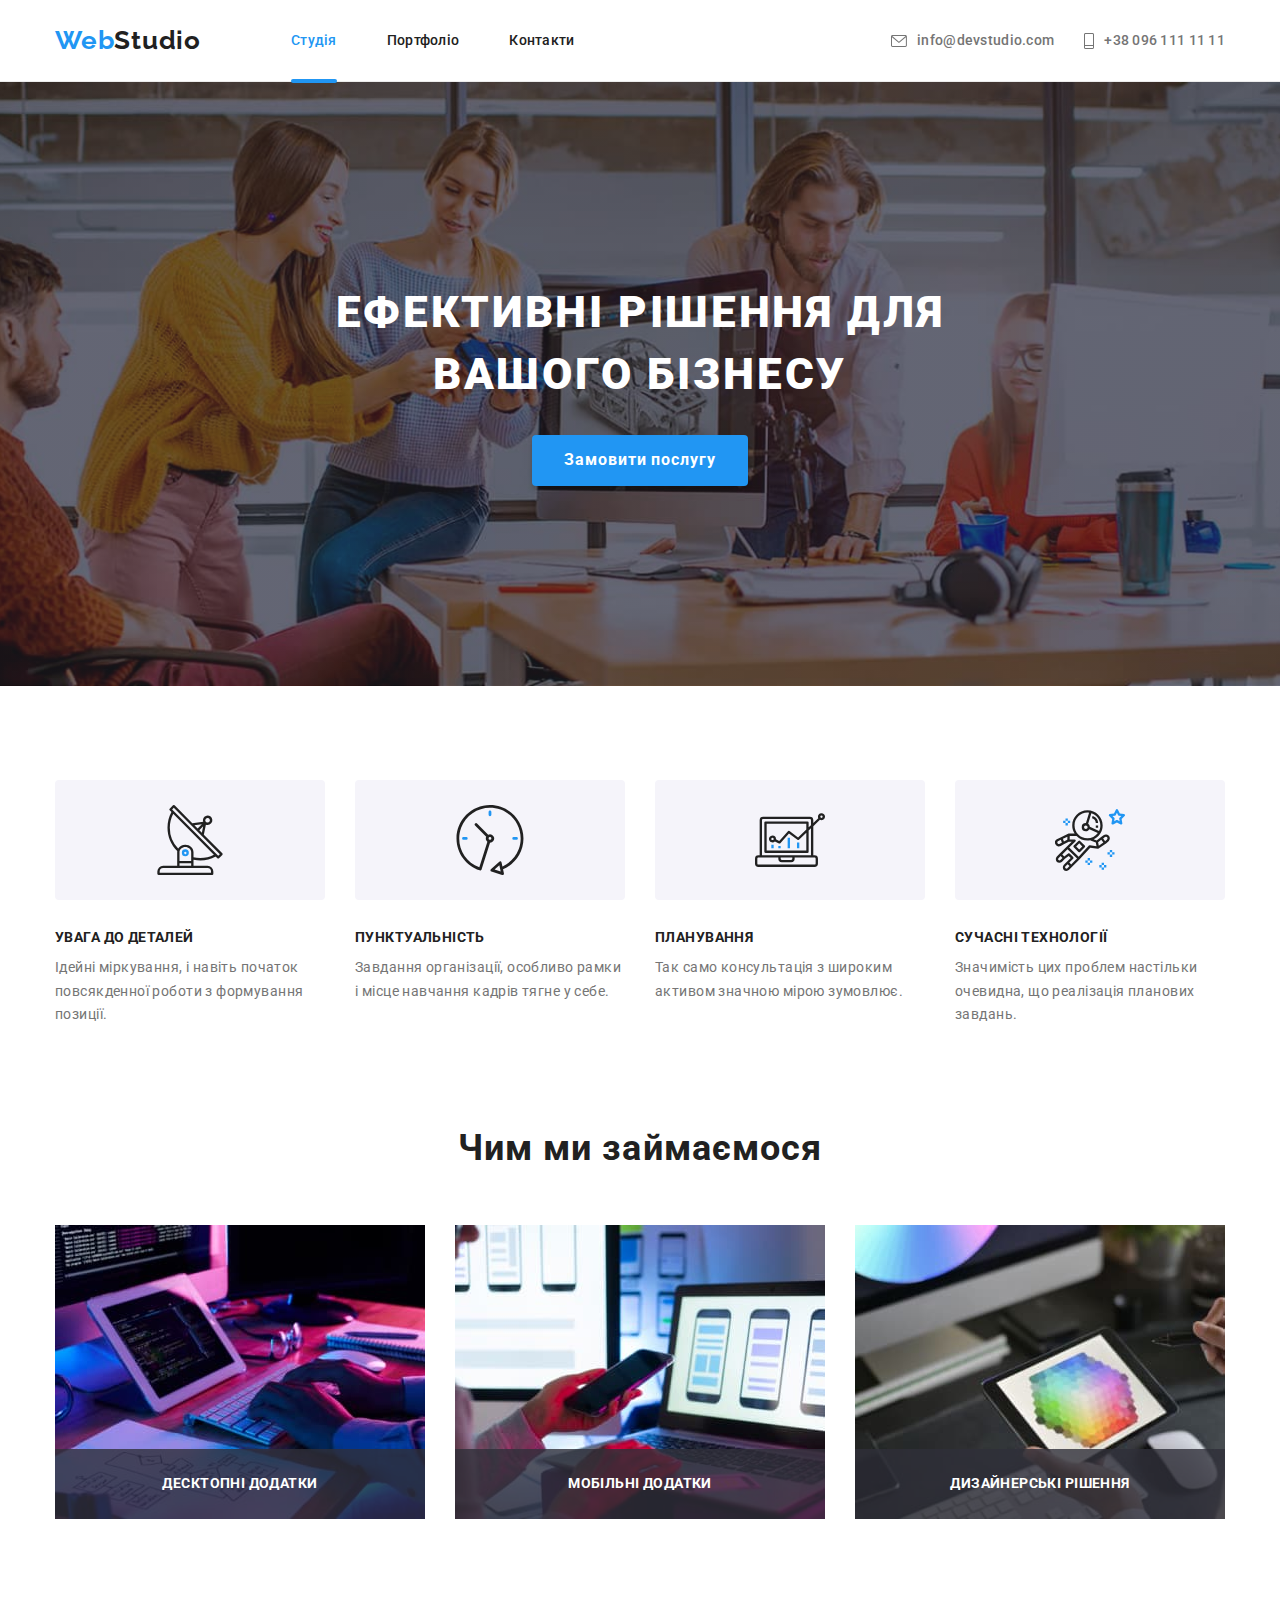
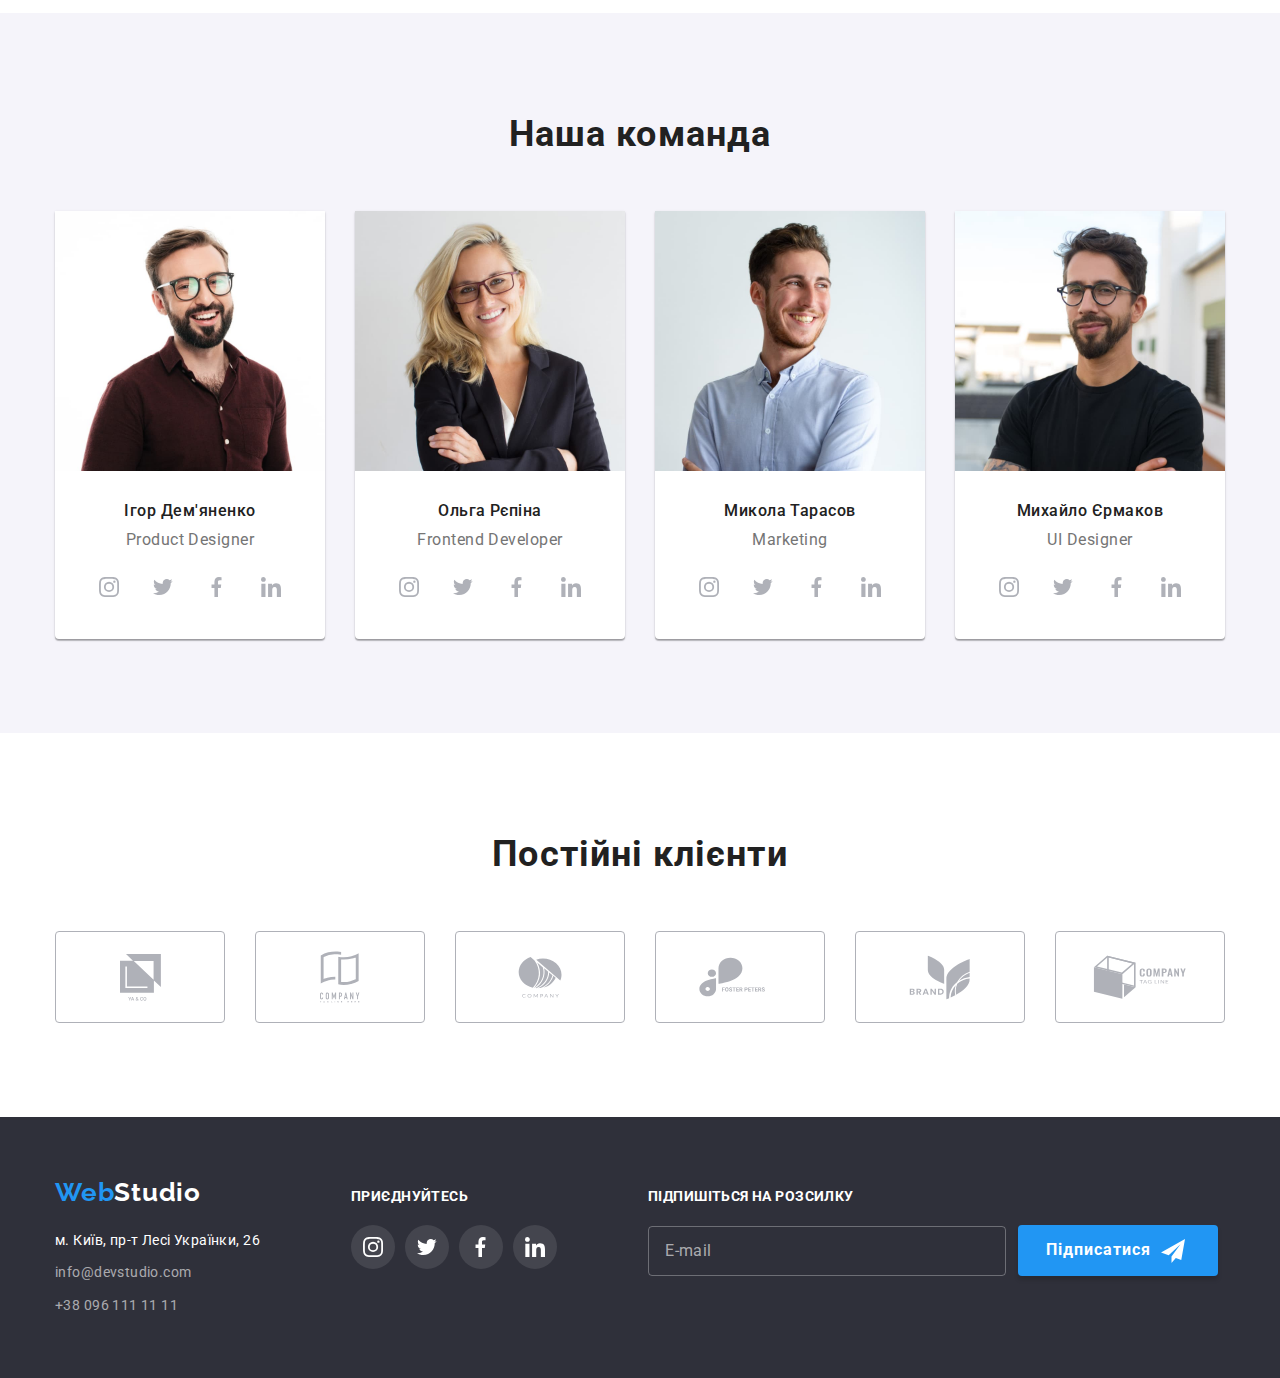
==== index.html @ 4a4bf0c8 "Add naming block classes according to the methodology" ====
<!DOCTYPE html>
<html lang="uk">
  <head>
    <meta charset="UTF-8" />
    <meta http-equiv="X-UA-Compatible" content="IE=edge" />
    <meta name="viewport" content="width=device-width, initial-scale=1.0" />
    <title>Document</title>
    <link
      href="https://fonts.googleapis.com/css2?family=Raleway:wght@700&family=Roboto:wght@400;500;700;900&display=swap"
      rel="stylesheet"
    />
    <link
      rel="stylesheet"
      href="https://cdnjs.cloudflare.com/ajax/libs/modern-normalize/1.1.0/modern-normalize.min.css"
    />
    <link rel="stylesheet" href="./css/slyles.css" />
  </head>
  <body>
    <!--Верхня лінія-->
    <header class="page-header">
      <div class="container header-container">
        <nav class="main-nav">
          <a href="./index.html" class="logo link"> <span class="logo-word">Web</span>Studio</a>
          <ul class="site-nav list">
            <li class="item"><a href="./index.html" class="link current">Студія</a></li>
            <li class="item"><a href="./portfolio.html" class="link">Портфоліо</a></li>
            <li class="item"><a href="" class="link">Контакти</a></li>
          </ul>
        </nav>
        <ul class="contacts list">
          <li class="item">
            <a href="mailto:info@devstudio.com" class="contacts-link link">
              <svg class="icon-contact" width="16" height="12">
                <use href="./images/icons.svg#icon-mail"></use>
              </svg>
              info@devstudio.com</a
            >
          </li>
          <li class="item">
            <a href="tel:+380961111111" class="contacts-link link">
              <svg class="icon-contact" width="10" height="16">
                <use href="./images/icons.svg#icon-phone"></use>
              </svg>
              +38 096 111 11 11
            </a>
          </li>
        </ul>
      </div>
    </header>

    <main>
      <!--Шапка-->
      <section class="section hero">
        <div class="container">
          <h1 class="title">Ефективні рішення для вашого бізнесу</h1>
          <button type="button" class="btn-hero" data-modal-open>Замовити послугу</button>
        </div>
      </section>
      <!--Особливості-->
      <section class="section feature-list">
        <div class="container">
          <h2 class="visually-hidden">Перелік особливостей компанії</h2>
          <ul class="feature list">
            <li class="item">
              <div class="icon-item">
                <svg class="icon" width="70" height="70">
                  <use href="./images/icons.svg#icon-antena"></use>
                </svg>
              </div>
              <h3 class="title">УВАГА ДО ДЕТАЛЕЙ</h3>
              <p class="description text">
                Ідейні міркування, і навіть початок повсякденної роботи з формування позиції.
              </p>
            </li>
            <li class="item">
              <div class="icon-item">
                <svg class="icon" width="70" height="70">
                  <use href="./images/icons.svg#icon-clock"></use>
                </svg>
              </div>
              <h3 class="title">ПУНКТУАЛЬНІСТЬ</h3>
              <p class="description text">
                Завдання організації, особливо рамки і місце навчання кадрів тягне у себе.
              </p>
            </li>
            <li class="item">
              <div class="icon-item">
                <svg class="icon" width="70" height="70">
                  <use href="./images/icons.svg#icon-diagram"></use>
                </svg>
              </div>
              <h3 class="title">ПЛАНУВАННЯ</h3>
              <p class="description text">
                Так само консультація з широким активом значною мірою зумовлює.
              </p>
            </li>
            <li class="item">
              <div class="icon-item">
                <svg class="icon" width="70" height="70">
                  <use href="./images/icons.svg#icon-astronaut"></use>
                </svg>
              </div>
              <h3 class="title">СУЧАСНІ ТЕХНОЛОГІЇ</h3>
              <p class="description text">
                Значимість цих проблем настільки очевидна, що реалізація планових завдань.
              </p>
            </li>
          </ul>
        </div>
      </section>
      <!--Діяльність-->
      <section class="section work">
        <div class="container">
          <h2 class="title work-team">Чим ми займаємося</h2>
          <ul class="list activity">
            <li class="item work-activity">
              <img
                class="picture"
                src="./images/box1.jpg"
                alt="Процес діяльності"
                width="370"
                height="294"
              />
              <div class="adds">
                <h3 class="title">Десктопні додатки</h3>
              </div>
            </li>
            <li class="item work-activity">
              <img
                class="picture"
                src="./images/box2.jpg"
                alt="Процес діяльності"
                width="370"
                height="294"
              />
              <div class="adds">
                <h3 class="title">Мобільні додатки</h3>
              </div>
            </li>
            <li class="item work-activity">
              <img
                class="picture"
                src="./images/box3.jpg"
                alt="Процес діяльності"
                width="370"
                height="294"
              />
              <div class="adds">
                <h3 class="title">Дизайнерські рішення</h3>
              </div>
            </li>
          </ul>
        </div>
      </section>
      <!--Команда-->
      <section class="section work-team-list">
        <div class="container">
          <h2 class="title work-team">Наша команда</h2>
          <ul class="team list">
            <li class="item">
              <img
                class="picture"
                src="./images/team_card.jpg"
                alt="Фотографія працівника"
                width="270"
                height="260"
              />
              <div class="person">
                <h3 class="title">Ігор Дем'яненко</h3>
                <p class="description profession">Product Designer</p>
                <ul class="list social-list">
                  <li class="social-item">
                    <a class="social-link" href="#">
                      <svg class="social-icon" width="20" height="20">
                        <use href="./images/icons.svg#icon-instagram"></use>
                      </svg>
                    </a>
                  </li>
                  <li class="social-item">
                    <a class="social-link" href="#">
                      <svg class="social-icon" width="20" height="20">
                        <use href="./images/icons.svg#icon-twitter"></use>
                      </svg>
                    </a>
                  </li>
                  <li class="social-item">
                    <a class="social-link" href="#">
                      <svg class="social-icon" width="20" height="20">
                        <use href="./images/icons.svg#icon-facebook"></use>
                      </svg>
                    </a>
                  </li>
                  <li class="social-item">
                    <a class="social-link" href="#">
                      <svg class="social-icon" width="20" height="20">
                        <use href="./images/icons.svg#icon-linkedin"></use>
                      </svg>
                    </a>
                  </li>
                </ul>
              </div>
            </li>
            <li class="item">
              <img
                class="picture"
                src="./images/team_card_1.jpg"
                alt="Фотографія працівника"
                width="270"
                height="260"
              />
              <div class="person">
                <h3 class="title second">Ольга Рєпіна</h3>
                <p class="description profession">Frontend Developer</p>
                <ul class="list social-list">
                  <li class="social-item">
                    <a class="social-link" href="#">
                      <svg class="social-icon" width="20" height="20">
                        <use href="./images/icons.svg#icon-instagram"></use>
                      </svg>
                    </a>
                  </li>
                  <li class="social-item">
                    <a class="social-link" href="#">
                      <svg class="social-icon" width="20" height="20">
                        <use href="./images/icons.svg#icon-twitter"></use>
                      </svg>
                    </a>
                  </li>
                  <li class="social-item">
                    <a class="social-link" href="#">
                      <svg class="social-icon" width="20" height="20">
                        <use href="./images/icons.svg#icon-facebook"></use>
                      </svg>
                    </a>
                  </li>
                  <li class="social-item">
                    <a class="social-link" href="#">
                      <svg class="social-icon" width="20" height="20">
                        <use href="./images/icons.svg#icon-linkedin"></use>
                      </svg>
                    </a>
                  </li>
                </ul>
              </div>
            </li>
            <li class="item">
              <img
                class="picture"
                src="./images/team_card_2.jpg"
                alt="Фотографія працівника"
                width="270"
                height="260"
              />
              <div class="person">
                <h3 class="title">Микола Тарасов</h3>
                <p class="description profession">Marketing</p>
                <ul class="list social-list">
                  <li class="social-item">
                    <a class="social-link" href="#">
                      <svg class="social-icon" width="20" height="20">
                        <use href="./images/icons.svg#icon-instagram"></use>
                      </svg>
                    </a>
                  </li>
                  <li class="social-item">
                    <a class="social-link" href="#">
                      <svg class="social-icon" width="20" height="20">
                        <use href="./images/icons.svg#icon-twitter"></use>
                      </svg>
                    </a>
                  </li>
                  <li class="social-item">
                    <a class="social-link" href="#">
                      <svg class="social-icon" width="20" height="20">
                        <use href="./images/icons.svg#icon-facebook"></use>
                      </svg>
                    </a>
                  </li>
                  <li class="social-item">
                    <a class="social-link" href="#">
                      <svg class="social-icon" width="20" height="20">
                        <use href="./images/icons.svg#icon-linkedin"></use>
                      </svg>
                    </a>
                  </li>
                </ul>
              </div>
            </li>
            <li class="item">
              <img
                class="picture"
                src="./images/team_card_3.jpg"
                alt="Фотографія працівника"
                width="270"
                height="260"
              />
              <div class="person">
                <h3 class="title">Михайло Єрмаков</h3>
                <p class="description profession">UI Designer</p>
                <ul class="list social-list">
                  <li class="social-item">
                    <a class="social-link" href="#">
                      <svg class="social-icon" width="20" height="20">
                        <use href="./images/icons.svg#icon-instagram"></use>
                      </svg>
                    </a>
                  </li>
                  <li class="social-item">
                    <a class="social-link" href="#">
                      <svg class="social-icon" width="20" height="20">
                        <use href="./images/icons.svg#icon-twitter"></use>
                      </svg>
                    </a>
                  </li>
                  <li class="social-item">
                    <a class="social-link" href="#">
                      <svg class="social-icon" width="20" height="20">
                        <use href="./images/icons.svg#icon-facebook"></use>
                      </svg>
                    </a>
                  </li>
                  <li class="social-item">
                    <a class="social-link" href="#">
                      <svg class="social-icon" width="20" height="20">
                        <use href="./images/icons.svg#icon-linkedin"></use>
                      </svg>
                    </a>
                  </li>
                </ul>
              </div>
            </li>
          </ul>
        </div>
      </section>
      <!-- Постійні клієнти -->
      <section class="section clients">
        <div class="container">
          <h1 class="title clients-title">Постійні клієнти</h1>
          <ul class="list clients-list">
            <li class="clients-item">
              <a class="client-link" href="#">
                <svg class="client-icon" width="41" height="47">
                  <use href="./images/icons.svg#icon-client-1"></use>
                </svg>
              </a>
            </li>
            <li class="clients-item">
              <a class="client-link" href="#">
                <svg class="client-icon" width="40" height="52">
                  <use href="./images/icons.svg#icon-client-2"></use>
                </svg>
              </a>
            </li>
            <li class="clients-item">
              <a class="client-link" href="#">
                <svg class="client-icon" width="44" height="42">
                  <use href="./images/icons.svg#icon-client-3"></use>
                </svg>
              </a>
            </li>
            <li class="clients-item">
              <a class="client-link" href="#">
                <svg class="client-icon" width="84" height="40">
                  <use href="./images/icons.svg#icon-Client-4"></use>
                </svg>
              </a>
            </li>
            <li class="clients-item">
              <a class="client-link" href="#">
                <svg class="client-icon" width="62" height="45">
                  <use href="./images/icons.svg#icon-Client-5"></use>
                </svg>
              </a>
            </li>
            <li class="clients-item">
              <a class="client-link" href="#">
                <svg class="client-icon" width="94" height="44">
                  <use href="./images/icons.svg#icon-Client-6"></use>
                </svg>
              </a>
            </li>
          </ul>
        </div>
      </section>
    </main>

    <footer class="footer-page">
      <!--Підвал-->
      <div class="container footer-link">
        <div>
          <a href="./index.html" class="logo-footer link">
            <span class="logo-word">Web</span>Studio</a
          >
          <address class="address">
            <ul class="list address-list">
              <li class="item">
                <a
                  href="https://goo.gl/maps/ZCksTwwwfhYWxnmJ6"
                  class="street link"
                  target="_blank"
                  rel="noopener noreferrer"
                  >м. Київ, пр-т Лесі Українки, 26</a
                >
              </li>
              <li class="item">
                <a href="mailto:info@devstudio.com" class="mail link">info@devstudio.com</a>
              </li>
              <li class="item">
                <a href="tel:+380961111111" class="phone link">+38 096 111 11 11</a>
              </li>
            </ul>
          </address>
        </div>
        <div class="social">
          <h2 class="title">Приєднуйтесь</h2>
          <ul class="list social-list-footer">
            <li class="social-item">
              <a class="social-link footer" href="#">
                <svg class="footer-icon" width="20" height="20">
                  <use href="./images/icons.svg#icon-instagram"></use>
                </svg>
              </a>
            </li>
            <li class="social-item">
              <a class="social-link footer" href="#">
                <svg class="footer-icon" width="20" height="20">
                  <use href="./images/icons.svg#icon-twitter"></use>
                </svg>
              </a>
            </li>
            <li class="social-item">
              <a class="social-link footer" href="#">
                <svg class="footer-icon" width="20" height="20">
                  <use href="./images/icons.svg#icon-facebook"></use>
                </svg>
              </a>
            </li>
            <li class="social-item">
              <a class="social-link footer" href="#">
                <svg class="footer-icon" width="20" height="20">
                  <use href="./images/icons.svg#icon-linkedin"></use>
                </svg>
              </a>
            </li>
          </ul>
        </div>
        <div class="mailing-group">
          <h2 class="title">Підпишіться на розсилку</h2>
          <form class="mailing-form" name="mailing-form">
            <label class="mailing-field">
              <input class="mailing-input" type="text" name="mailing-form" placeholder="E-mail" />
            </label>
            <button class="mailing-btn">
              Підписатися
              <svg class="mailing-icon" width="24" height="24">
                <use href="./images/icons-2.svg#icon-send"></use>
              </svg>
            </button>
          </form>
        </div>
      </div>
    </footer>

    <!--Backdrop+Modal -->
    <div class="backdrop is-hidden" data-modal>
      <div class="modal">
        <button class="modal-btn" data-modal-close>
          <svg class="modal-icon" width="11" height="11">
            <use href="./images/icon-close.svg#icon-Vector-1"></use>
          </svg>
        </button>
        <form class="registration-form" name="registration-form">
          <strong class="form-title">Залиште свої дані, ми вам передзвонимо</strong>
          <div class="form-group" role="group">
            <label class="form-field">
              <span class="form-label">Ім`я</span>
              <input class="form-input" type="text" name="user-name" required minlength="3" />
              <svg class="form-icon" width="18" height="18">
                <use href="./images/icons-2.svg#icon-person"></use>
              </svg>
            </label>
            <label class="form-field">
              <span class="form-label">Телефон</span>
              <input class="form-input" type="text" name="user-phone" required />
              <svg class="form-icon" width="18" height="18">
                <use href="./images/icons-2.svg#icon-phone"></use>
              </svg>
            </label>
            <label class="form-field">
              <span class="form-label">Пошта</span>
              <input class="form-input" type="text" name="user-mail" required />
              <svg class="form-icon" width="18" height="18">
                <use href="./images/icons-2.svg#icon-mail"></use>
              </svg>
            </label>
            <label>
              <span class="form-label">Коментар</span>
              <textarea
                class="form-message"
                name="user-comment"
                cols="30"
                rows="5"
                placeholder="Введіть текст"
              ></textarea>
            </label>
          </div>
          <label class="form-agreement">
            <input class="form-checkbox" type="checkbox" name="user-agreement" />
            <svg class="form-checkbox-icon" width="16" height="15">
              <use class="form-icon-checked" href="./images/icons-2.svg#icon-checked"></use>
              <use
                class="form-icon-unchecked"
                href="./images/icons-2.svg#icon-unchecked"
                width="16"
                height="15"
              ></use>
            </svg>
            <span class="form-agreement-text"
              >Погоджуюся з розсилкою та приймаю
              <a class="form-agreement-link" href="">Умови договору</a></span
            >
          </label>
          <button class="form-btn" type="submit">Відправити</button>
        </form>
      </div>
    </div>
    <script src="./js/modals.js"></script>
  </body>
</html>
---- css/slyles.css ----
/*колір основного тексту #212121*/
/*вторинний колір #757575*/
/*білий #FFFFFF*/
/*акцент #2196F3*/
/*вторинний колір фону #F5F4FA,#2F303A, 
#EEEEEE*/

:root {
  --primary-text-color: #757575;
  --title-text-color: #212121;
  --accent-color: #2196f3;
  --primary-white-color: #ffffff;
  --primary-bg-color: #2f303a;
  --section-bg-color: #f5f4fa;
  --section-bg2-color: #eeeeee;
  --footer-title-color: #ffffff99;
  --icon-color: #afb1b8;
  --bg-color-hero: #c4c4c4;
  --border-color: #ececec;
  --btn-color: #188ce8;
  --time: 250ms;
  --timing-function: cubic-bezier(0.4, 0, 0.2, 1);
}

body {
  background-color: var(--primary-white-color);
  color: var(--primary-text-color);
  font-family: Roboto, sans-serif;
}

.list {
  list-style: none;
  padding: 0;
  margin: 0;
}

.link {
  text-decoration: none;
}

.picture {
  display: block;
}

.title,
.description {
  margin: 0;
}

input,
textarea {
  outline: transparent;
}

.section {
  padding: 94px 0;
}

.visually-hidden {
  position: absolute;
  width: 1px;
  height: 1px;
  margin: -1px;
  border: 0;
  padding: 0;

  white-space: nowrap;
  clip-path: inset(100%);
  clip: rect(0 0 0 0);
  overflow: hidden;
}

.container {
  width: 1200px;
  padding: 0 15px;
  margin: 0 auto;
  /* outline: 2px solid blue; */
}

/* Logo */

.header-container {
  display: flex;
  align-items: center;
}

.logo {
  color: var(--title-text-color);
  font-family: Raleway, sans-serif;
  font-weight: 700;
  font-size: 26px;
  line-height: 1.2;
  padding: 25px 0;
  letter-spacing: 0.03em;
}

.logo-word {
  color: var(--accent-color);
}

/* Site-nav */

.page-header {
  border-bottom: 1px solid var(--border-color);
}

.main-nav {
  display: flex;
  align-items: center;
}

.site-nav {
  display: flex;
  margin-left: 90px;
}

.site-nav .item + .item {
  margin-left: 50px;
}
.site-nav .link {
  position: relative;
  display: block;
  padding: 32px 0;
  color: var(--title-text-color);
  font-weight: 500;
  font-size: 14px;
  line-height: 1.14;
  letter-spacing: 0.02em;

  transition: color var(--time) var(--timing-function);
}

.site-nav .link::after {
  content: '';

  position: absolute;
  bottom: -2px;
  left: 0;

  display: block;
  width: 100%;
  height: 4px;
  background-color: var(--accent-color);
  border-radius: 2px;
  opacity: 1;
}

.site-nav .link.current::after {
  opacity: 1;
}

.site-nav .link::after {
  opacity: 0;
  transition: opacity var(--time) var(--timing-function);
}

.site-nav .link:hover::after,
.site-nav .link:focus::after {
  opacity: 1;
}

.site-nav .link:hover,
.site-nav .link:focus {
  color: var(--accent-color);
}

.site-nav .link.current {
  color: var(--accent-color);
}

/* Contacts */

.contacts {
  display: flex;
  margin-left: auto;
  font-weight: 500;
  font-size: 14px;
  line-height: 1.14;
  letter-spacing: 0.02em;
}

.contacts .item + .item {
  margin-left: 30px;
}

.contacts-link {
  display: flex;
  justify-content: center;
  align-items: center;
  gap: 10px;
  padding: 32px 0;
  color: var(--primary-text-color);

  transition: color var(--time) var(--timing-function);
}

.icon-contact {
  fill: currentColor;
  transition: fill var(--time) var(--timing-function);
}

.contacts-link:hover,
.contacts-link:focus {
  color: var(--accent-color);
  fill: var(--accent-color);
}

/* Hero */

.hero {
  max-width: 1600px;
  margin-left: auto;
  margin-right: auto;
  text-align: center;
  background-color: var(--bg-color-hero);
  padding: 200px 0;
  background-image: linear-gradient(to right, rgba(47, 48, 58, 0.4), rgba(47, 48, 58, 0.4)),
    url(../images/hero.jpg);
  background-repeat: no-repeat;
  background-position: center;
  background-size: cover;
}

.hero .title {
  width: 696px;
  margin: auto;
  color: var(--primary-white-color);
  font-weight: 900;
  font-size: 44px;
  line-height: 1.4;
  letter-spacing: 0.06em;
  text-transform: uppercase;
}

.btn-hero {
  color: var(--primary-white-color);
  background-color: var(--accent-color);
  font-weight: 700;
  font-size: 16px;
  line-height: 1.9;
  border: none;
  letter-spacing: 0.06em;
  border-radius: 4px;
  padding: 10px 32px;
  margin-top: 30px;
  box-shadow: 0px 4px 4px rgba(0, 0, 0, 0.15);
  cursor: pointer;

  transition: background-color var(--time) var(--timing-function);
}

.btn-hero:hover,
.btn.hero:focus {
  background-color: #188ce8;
}

/* Feature */

.feature-list .title {
  margin-top: 0;
  margin-bottom: 10px;
  color: var(--title-text-color);
  font-weight: 700;
  font-size: 14px;
  line-height: 1.14;
  letter-spacing: 0.03em;
}

.feature-list .text {
  font-weight: 400;
  font-size: 14px;
  line-height: 1.7;
  letter-spacing: 0.03em;
}

.feature {
  display: flex;
  flex-wrap: wrap;
}

.feature .item {
  width: 270px;
}

.feature .item + .item {
  margin-left: 30px;
}

.icon-item {
  display: flex;
  justify-content: center;
  align-items: center;
  width: 270px;
  height: 120px;
  background-color: var(--section-bg-color);
  margin-bottom: 30px;
  border-radius: 4px;
}

/* Work */

.work-team,
.clients-title {
  margin-bottom: 50px;
  color: var(--title-text-color);
  font-weight: 700;
  font-size: 36px;
  line-height: 1.5;
  text-align: center;
  letter-spacing: 0.03em;
}

.work-activity {
  position: relative;
}

.adds {
  position: absolute;
  left: 0;
  bottom: 0;

  width: 100%;
  height: 70px;
  display: flex;
  justify-content: center;
  align-items: center;
  background-color: rgba(47, 48, 58, 0.8);
}

.adds .title {
  font-size: 14px;
  line-height: 1.14;
  letter-spacing: 0.03em;
  text-transform: uppercase;
  color: var(--primary-white-color);
}

.activity,
.team {
  display: flex;
}

.activity .item + .item,
.team .item + .item {
  margin-left: 30px;
}

.work {
  padding-top: 0;
}

.work .item + .item {
  margin-left: 30px;
}

/* Team */

.work-team-list {
  background-color: var(--section-bg-color);
}

.team .item {
  box-shadow: 0px 1px 3px rgba(0, 0, 0, 0.12), 0px 1px 1px rgba(0, 0, 0, 0.14),
    0px 2px 1px rgba(0, 0, 0, 0.2);
  border-radius: 0px 0px 4px 4px;
  background-color: var(--primary-white-color);
}

.team .title {
  margin-bottom: 10px;
  color: var(--title-text-color);
  font-weight: 500;
  font-size: 16px;
  line-height: 1.2;
  letter-spacing: 0.03em;
}

.person {
  text-align: center;
  padding: 30px 0;
}

.profession {
  font-weight: 400;
  font-size: 16px;
  line-height: 1.2;
  letter-spacing: 0.03em;
}

.social-list {
  display: flex;
  flex-wrap: wrap;
  align-items: center;
  justify-content: center;
  gap: 10px;
  margin-top: 16px;
}

.social-link {
  display: flex;
  align-items: center;
  justify-content: center;
  width: 100%;
  height: 100%;
  fill: var(--icon-color);
  border-radius: 50%;

  transition: background-color var(--time) var(--timing-function),
    fill var(--time) var(--timing-function);
}

.social-item {
  width: 44px;
  height: 44px;
}

.social-link:hover,
.social-link:focus {
  fill: var(--primary-white-color);
  background-color: var(--accent-color);
}

/* Clients */

.clients-list {
  display: flex;
}

.client-icon {
  fill: var(--icon-color);

  transition: fill var(--time) var(--timing-function);
}

.client-link:hover .client-icon,
.client-link:focus .client-icon {
  fill: var(--accent-color);
}

.client-link {
  width: 170px;
  height: 92px;
  display: flex;
  justify-content: center;
  align-items: center;

  border: 1px solid var(--icon-color);
  border-radius: 4px;

  transition: border var(--time) var(--timing-function);
}

.client-link:hover,
.client-link:focus {
  border: 1px solid var(--accent-color);
}

.clients-item:not(:last-child) {
  margin-right: 30px;
}

/* Portfolio-nav */
.portfolio {
  display: flex;
  flex-wrap: wrap;
  justify-content: center;
  margin-bottom: 50px;
}

.portfolio .item + .item {
  margin-left: 8px;
}

/* Project */
.projects {
  display: flex;
  flex-wrap: wrap;
}

.project {
  width: 370px;
  margin-right: 30px;
  margin-bottom: 30px;
}

.overlay {
  position: relative;
  overflow: hidden;
}

.overlay-description > p {
  font-size: 18px;
  line-height: 1.5;
  letter-spacing: 0.03em;
  color: var(--primary-white-color);
  padding: 63px 24px;
  margin: 0;
}

.overlay-description {
  position: absolute;
  top: 0;
  left: 0;

  width: 100%;
  height: 100%;

  background-color: rgba(33, 150, 243, 0.9);

  transform: translateY(100%);
  transition: transform var(--time) var(--timing-function);
}

.project .link:hover .overlay-description {
  transform: translateY(0);
}

.project .link {
  display: block;
  transition: box-shadow var(--time) var(--timing-function);
}

.project .link:hover {
  box-shadow: 0px 1px 1px rgba(0, 0, 0, 0.12), 0px 4px 4px rgba(0, 0, 0, 0.06),
    1px 4px 6px rgba(0, 0, 0, 0.16);
}

.project:nth-child(3n) {
  margin-right: 0;
}

.project:nth-last-child(-n + 3) {
  margin-bottom: 0;
}

.project .title {
  color: var(--title-text-color);
  font-weight: 700;
  font-size: 18px;
  line-height: 2;
  margin-bottom: 4px;
  letter-spacing: 0.06em;
}

.filter {
  color: var(--primary-text-color);
  font-weight: 400;
  font-size: 16px;
  line-height: 1.9;
  letter-spacing: 0.03em;
}

.prj-name {
  border: 1px solid var(--section-bg2-color);
  border-top: none;
  padding: 20px 24px;
}

/* Button */

.btn {
  padding: 6px 22px;
  color: var(--title-text-color);
  background-color: var(--section-bg-color);
  font-family: inherit;
  font-weight: 500;
  font-size: 16px;
  line-height: 1.6;
  letter-spacing: 0.03em;
  text-decoration: none;
  border: none;
  cursor: pointer;
  border-radius: 4px;
  text-align: center;

  transition: color var(--time) var(--timing-function),
    background-color var(--time) var(--timing-function),
    box-shadow var(--time) var(--timing-function);
}

.portfolio .btn:hover,
.portfolio .btn:focus {
  color: var(--primary-white-color);
  background-color: var(--accent-color);
  box-shadow: 0px 3px 1px rgba(0, 0, 0, 0.1), 0px 1px 2px rgba(0, 0, 0, 0.08),
    0px 2px 2px rgba(0, 0, 0, 0.12);
}

.btn.primary.current {
  color: var(--primary-white-color);
  background-color: var(--accent-color);
  border-radius: 4px;
  padding: 6px 25px;
}

/* Footer */

.footer-page {
  background-color: var(--primary-bg-color);
  padding-top: 60px;
  padding-bottom: 60px;
}

.footer-link {
  display: flex;
  align-items: baseline;
  gap: 91px;
}

.address-list .item {
  margin-top: 9px;
}

.address-list .item:first-child {
  margin-top: 0;
}

.logo-footer {
  color: var(--primary-white-color);
  font-family: Raleway, sans-serif;
  font-weight: 700;
  font-size: 26px;
  line-height: 1.2;
  letter-spacing: 0.03em;
  text-decoration: none;
}

.address {
  margin-top: 20px;
}

.street {
  color: var(--primary-white-color);
}

.mail,
.phone {
  color: var(--footer-title-color);
}

.address-list .link {
  font-size: 14px;
  line-height: 1.7;
  font-style: normal;
  letter-spacing: 0.03em;

  transition: color var(--time) var(--timing-function);
}

.address-list .link:hover,
.address-list .link:focus {
  color: var(--accent-color);
}

.social .title,
.mailing-group .title {
  font-size: 14px;
  line-height: 1.14;
  letter-spacing: 0.03em;
  text-transform: uppercase;
  color: var(--primary-white-color);
  margin-bottom: 20px;
}

.mailing-form {
  display: flex;
  align-items: center;
}

.mailing-field {
  margin-right: 12px;
}

.mailing-input {
  width: 358px;
  height: 50px;

  padding-left: 16px;
  padding-right: 16px;

  border: 1px solid rgba(255, 255, 255, 0.3);
  border-radius: 4px;
  background-color: transparent;
}

.mailing-input::placeholder {
  font-size: 16px;
  line-height: 1.25;
  letter-spacing: 0.03em;
  color: rgba(255, 255, 255, 0.6);
}

.mailing-icon {
  margin-left: 10px;
}

.mailing-btn {
  display: inline-flex;
  align-items: center;
  min-width: 200px;
  padding: 10px 28px;

  font-weight: 700;
  font-size: 16px;
  line-height: 1.9;
  letter-spacing: 0.06em;
  background-color: var(--accent-color);
  color: var(--primary-white-color);
  box-shadow: 0px 4px 4px rgba(0, 0, 0, 0.15);
  border-radius: 4px;
  border: none;
  cursor: pointer;
}

.footer {
  display: flex;
  flex-wrap: wrap;
  align-items: center;
  justify-content: center;
  width: 100%;
  height: 100%;
  background-color: rgba(255, 255, 255, 0.1);
  fill: var(--primary-white-color);
  border-radius: 50%;
}

.footer-icon {
  fill: var(--primary-white-color);
}

.social-list-footer {
  display: flex;
  flex-wrap: wrap;
  gap: 10px;
}

/* Backdrop+Modal  */
.backdrop {
  position: fixed;
  top: 0;
  left: 0;

  width: 100%;
  height: 100%;
  background-color: rgba(0, 0, 0, 0.2);
  z-index: 10;

  opacity: 1;
  pointer-events: initial;
  visibility: visible;
}

.backdrop.is-hidden {
  opacity: 0;
  pointer-events: none;
  visibility: hidden;
}

.modal {
  position: absolute;
  top: 50%;
  left: 50%;

  transform: translate(-50%, -50%) scale(1);
  width: 528px;
  min-height: 581px;

  padding: 40px 40px;
  background-color: var(--primary-white-color);
  box-shadow: 0px 1px 3px rgba(0, 0, 0, 0.12), 0px 1px 1px rgba(0, 0, 0, 0.14),
    0px 2px 1px rgba(0, 0, 0, 0.2);
  border-radius: 4px;

  opacity: 1;

  transition: transform var(--time) var(--timing-function);
}

.backdrop.is-hidden .modal {
  opacity: 0;
  transform: translate(-50%, -50%) scale(0, 5);
}

.modal-btn {
  position: absolute;
  top: 10px;
  right: 10px;

  width: 30px;
  height: 30px;

  cursor: pointer;
  border-radius: 50%;
  background-color: var(--primary-white-color);
  border: 1px solid var(--border-color);
}

.modal.icon {
  cursor: pointer;

  transition: fill var(--time) var(--timing-function);
}
.modal-btn:hover .modal-icon {
  fill: var(--accent-color);
}

.form-title {
  display: block;
  margin-bottom: 12px;
  font-size: 20px;
  line-height: 1.15;
  text-align: center;
  letter-spacing: 0.03em;
  color: var(--title-text-color);
}

.form-group {
  margin-bottom: 20px;
}

.form-field {
  position: relative;
  display: block;
}

.form-field:not(:last-child) {
  margin-bottom: 10px;
}

.form-label {
  display: block;
  margin-bottom: 4px;
  font-weight: 400;
  font-size: 12px;
  line-height: 1.15;
  letter-spacing: 0.01em;
  color: var(--primary-text-color);
}

.form-input {
  width: 100%;
  height: 40px;
  padding-left: 42px;
  padding-right: 42px;

  border: 1px solid rgba(33, 33, 33, 0.2);
  border-radius: 4px;
  cursor: pointer;

  transition: border var(--time) var(--timing-function);
}

.form-icon {
  transition: fill var(--time) var(--timing-function);
}

.form-input:focus,
.form-message:focus {
  border: 1px solid var(--accent-color);
}

.form-input:focus + .form-icon {
  fill: var(--accent-color);
}

.form-icon {
  position: absolute;
  bottom: 11px;
  left: 12px;
}

.form-message {
  width: 100%;
  height: 120px;
  padding: 12px 16px;

  font-size: 12px;
  line-height: 1.2;
  letter-spacing: 0.01em;

  border: 1px solid rgba(33, 33, 33, 0.2);
  border-radius: 4px;
  resize: none;

  transition: border var(--time) var(--timing-function);
}

.form-message::placeholder {
  font-size: 12px;
  line-height: 1.2;
  letter-spacing: 0.01em;

  color: rgba(117, 117, 117, 0.5);
}

.form-agreement {
  display: flex;
  align-items: center;
  justify-content: center;
  gap: 7px;
  margin-bottom: 30px;
}

.form-agreement-text {
  display: block;
  text-align: center;
  font-size: 14px;
  line-height: 1.7;
  letter-spacing: 0.03em;
  color: var(--primary-text-color);
  user-select: none;
}

.form-agreement-link {
  font-size: 14px;
  line-height: 1.7;
  letter-spacing: 0.03em;
  color: var(--accent-color);
  text-decoration: underline;
  text-underline-position: under;
}

.form-checkbox {
  position: absolute;
  opacity: 0;
  transform: scale(0);
}

.form-icon-unchecked {
  transition: opacity var(--time) var(--timing-function);
}
.form-checkbox:checked + .form-checkbox-icon .form-icon-unchecked {
  opacity: 0;
}

.form-icon-checked {
  opacity: 0;

  transition: opacity var(--time) var(--timing-function);
}

.form-checkbox:checked + .form-checkbox-icon .form-icon-checked {
  opacity: 1;
}

.form-btn {
  display: block;
  min-width: 200px;
  margin-left: auto;
  margin-right: auto;
  padding: 10px 52px;

  font-weight: 700;
  font-size: 16px;
  line-height: 1.9;
  letter-spacing: 0.06em;
  color: var(--primary-white-color);
  background: #188ce8;
  box-shadow: 0px 4px 4px rgba(0, 0, 0, 0.15);
  border-radius: 4px;
  border: none;
  cursor: pointer;
}
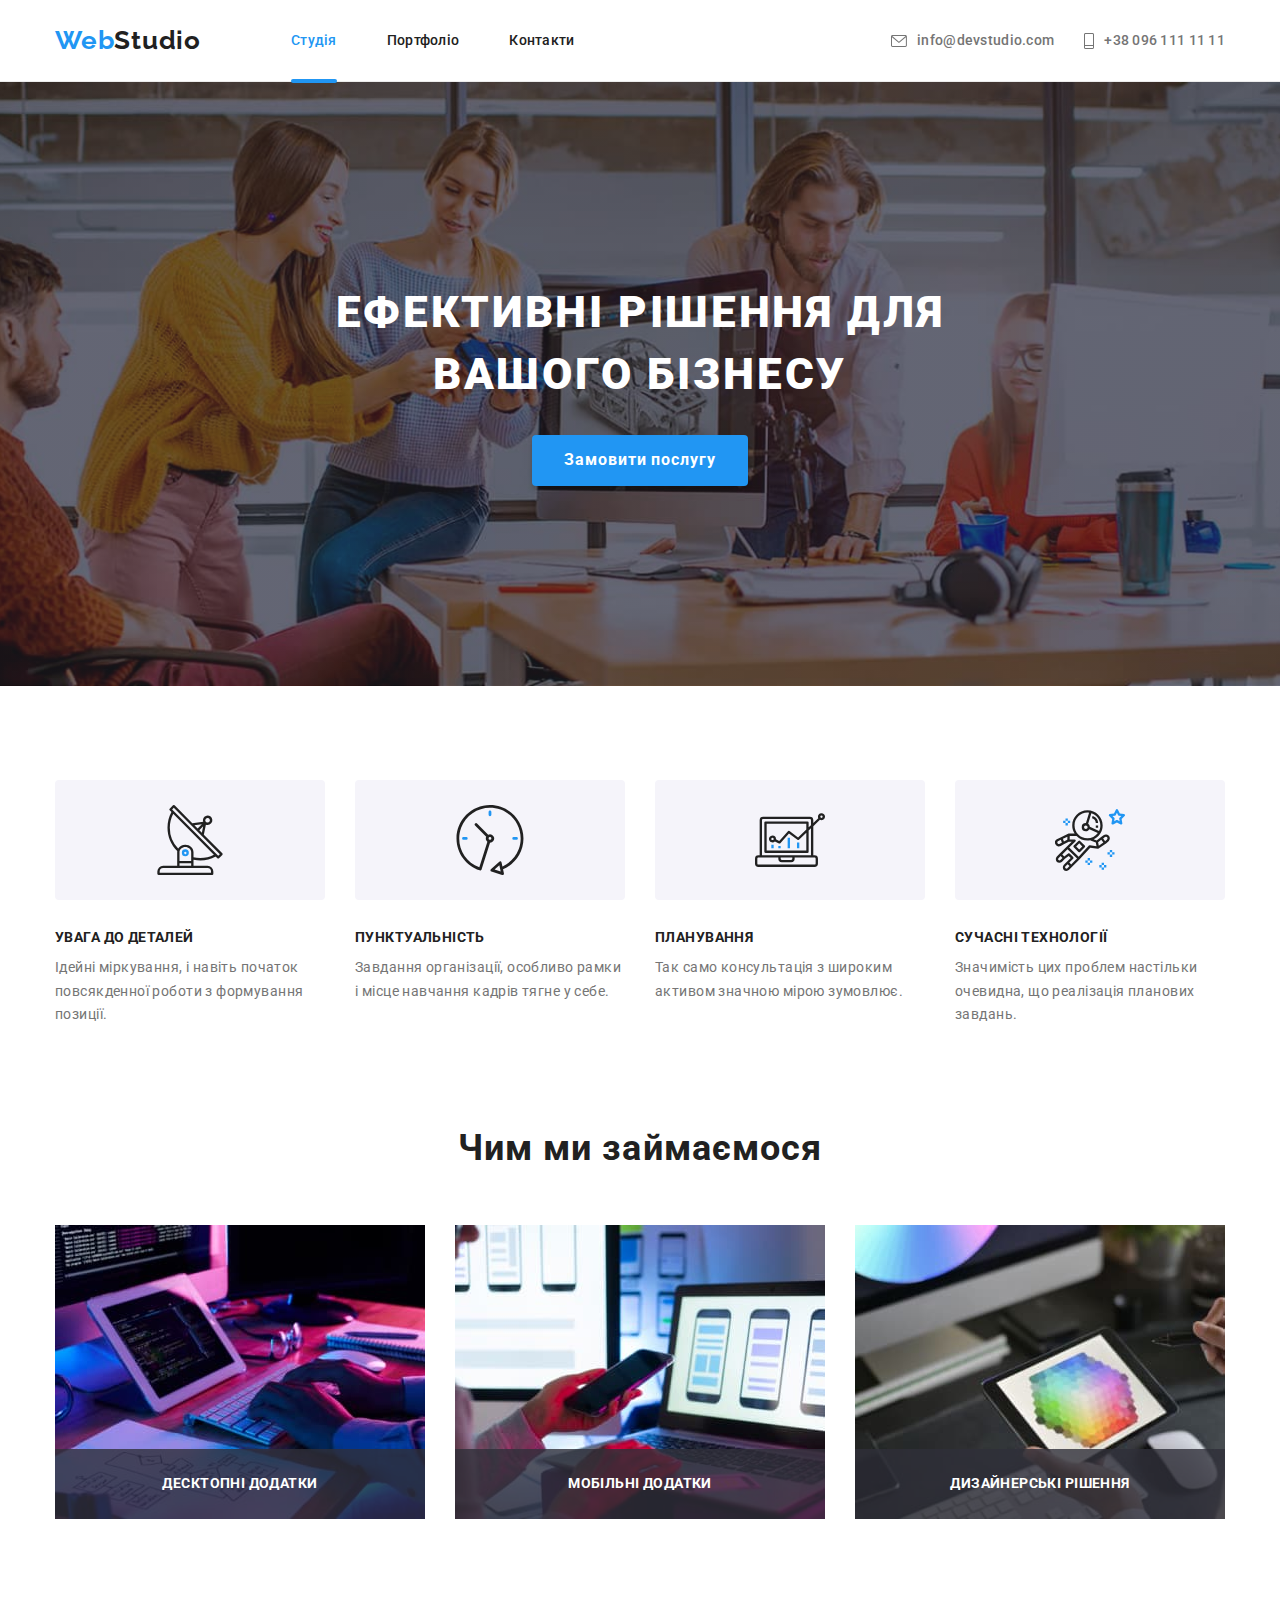
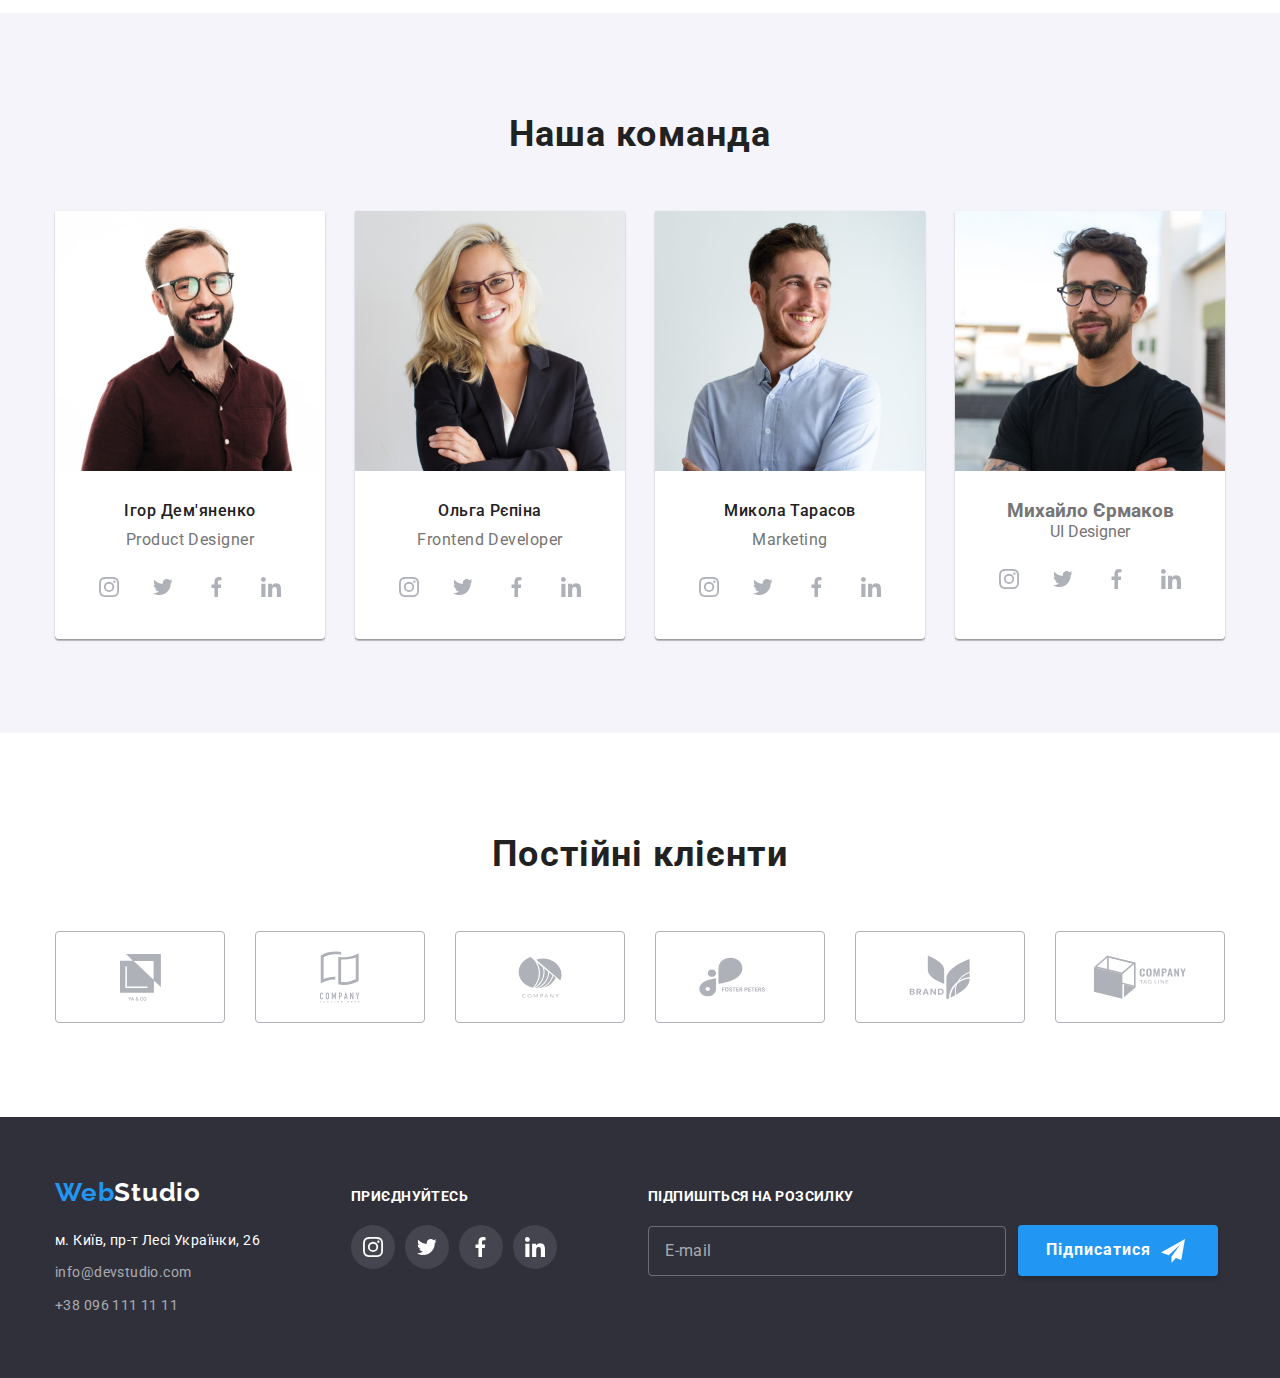
==== commit db68f59b: "Add edits" ====
--- a/index.html
+++ b/index.html
@@ -17,28 +17,30 @@
   </head>
   <body>
     <!--Верхня лінія-->
-    <header class="page-header">
-      <div class="container header-container">
-        <nav class="main-nav">
-          <a href="./index.html" class="logo link"> <span class="logo-word">Web</span>Studio</a>
-          <ul class="site-nav list">
-            <li class="item"><a href="./index.html" class="link current">Студія</a></li>
-            <li class="item"><a href="./portfolio.html" class="link">Портфоліо</a></li>
-            <li class="item"><a href="" class="link">Контакти</a></li>
+    <header class="header">
+      <div class="header__container container">
+        <a class="logo" href="./index.html">Web<span class="logo__dark">Studio</span></a>
+        <nav class="nav">
+          <ul class="nav__list">
+            <li class="nav__item">
+              <a class="nav__link nav__link--current" href="./index.html">Студія</a>
+            </li>
+            <li class="nav__item"><a class="nav__link" href="./portfolio.html">Портфоліо</a></li>
+            <li class="nav__item"><a class="nav__link" href="">Контакти</a></li>
           </ul>
         </nav>
-        <ul class="contacts list">
-          <li class="item">
-            <a href="mailto:info@devstudio.com" class="contacts-link link">
-              <svg class="icon-contact" width="16" height="12">
+        <ul class="contacts__list">
+          <li class="contacts__item">
+            <a href="mailto:info@devstudio.com" class="contacts__link">
+              <svg class="contacts__icon" width="16" height="12">
                 <use href="./images/icons.svg#icon-mail"></use>
               </svg>
               info@devstudio.com</a
             >
           </li>
-          <li class="item">
-            <a href="tel:+380961111111" class="contacts-link link">
-              <svg class="icon-contact" width="10" height="16">
+          <li class="contacts__item">
+            <a href="tel:+380961111111" class="contacts__link">
+              <svg class="contacts__icon" width="10" height="16">
                 <use href="./images/icons.svg#icon-phone"></use>
               </svg>
               +38 096 111 11 11
@@ -50,58 +52,58 @@
 
     <main>
       <!--Шапка-->
-      <section class="section hero">
+      <section class="hero">
         <div class="container">
-          <h1 class="title">Ефективні рішення для вашого бізнесу</h1>
-          <button type="button" class="btn-hero" data-modal-open>Замовити послугу</button>
+          <h1 class="hero__title">Ефективні рішення для вашого бізнесу</h1>
+          <button class="hero__btn" type="button" data-modal-open>Замовити послугу</button>
         </div>
       </section>
       <!--Особливості-->
-      <section class="section feature-list">
+      <section class="feature section">
         <div class="container">
           <h2 class="visually-hidden">Перелік особливостей компанії</h2>
-          <ul class="feature list">
-            <li class="item">
-              <div class="icon-item">
-                <svg class="icon" width="70" height="70">
+          <ul class="feature__list">
+            <li class="feature__item">
+              <div class="feature__thumb">
+                <svg class="feature__icon" width="70" height="70">
                   <use href="./images/icons.svg#icon-antena"></use>
                 </svg>
               </div>
-              <h3 class="title">УВАГА ДО ДЕТАЛЕЙ</h3>
-              <p class="description text">
+              <h3 class="feature__title">УВАГА ДО ДЕТАЛЕЙ</h3>
+              <p class="feature__text">
                 Ідейні міркування, і навіть початок повсякденної роботи з формування позиції.
               </p>
             </li>
-            <li class="item">
-              <div class="icon-item">
-                <svg class="icon" width="70" height="70">
+            <li class="feature__item">
+              <div class="feature__thumb">
+                <svg class="feature__icon" width="70" height="70">
                   <use href="./images/icons.svg#icon-clock"></use>
                 </svg>
               </div>
-              <h3 class="title">ПУНКТУАЛЬНІСТЬ</h3>
-              <p class="description text">
+              <h3 class="feature__title">ПУНКТУАЛЬНІСТЬ</h3>
+              <p class="feature__text">
                 Завдання організації, особливо рамки і місце навчання кадрів тягне у себе.
               </p>
             </li>
-            <li class="item">
-              <div class="icon-item">
-                <svg class="icon" width="70" height="70">
+            <li class="feature__item">
+              <div class="feature__thumb">
+                <svg class="feature__icon" width="70" height="70">
                   <use href="./images/icons.svg#icon-diagram"></use>
                 </svg>
               </div>
-              <h3 class="title">ПЛАНУВАННЯ</h3>
-              <p class="description text">
+              <h3 class="feature__title">ПЛАНУВАННЯ</h3>
+              <p class="feature__text">
                 Так само консультація з широким активом значною мірою зумовлює.
               </p>
             </li>
-            <li class="item">
-              <div class="icon-item">
-                <svg class="icon" width="70" height="70">
+            <li class="feature__item">
+              <div class="feature__thumb">
+                <svg class="feature__icon" width="70" height="70">
                   <use href="./images/icons.svg#icon-astronaut"></use>
                 </svg>
               </div>
-              <h3 class="title">СУЧАСНІ ТЕХНОЛОГІЇ</h3>
-              <p class="description text">
+              <h3 class="feature__title">СУЧАСНІ ТЕХНОЛОГІЇ</h3>
+              <p class="feature__text">
                 Значимість цих проблем настільки очевидна, що реалізація планових завдань.
               </p>
             </li>
@@ -109,90 +111,71 @@
         </div>
       </section>
       <!--Діяльність-->
-      <section class="section work">
+      <section class="work section">
         <div class="container">
-          <h2 class="title work-team">Чим ми займаємося</h2>
-          <ul class="list activity">
-            <li class="item work-activity">
-              <img
-                class="picture"
-                src="./images/box1.jpg"
-                alt="Процес діяльності"
-                width="370"
-                height="294"
-              />
-              <div class="adds">
-                <h3 class="title">Десктопні додатки</h3>
-              </div>
-            </li>
-            <li class="item work-activity">
-              <img
-                class="picture"
-                src="./images/box2.jpg"
-                alt="Процес діяльності"
-                width="370"
-                height="294"
-              />
-              <div class="adds">
-                <h3 class="title">Мобільні додатки</h3>
-              </div>
-            </li>
-            <li class="item work-activity">
-              <img
-                class="picture"
-                src="./images/box3.jpg"
-                alt="Процес діяльності"
-                width="370"
-                height="294"
-              />
-              <div class="adds">
-                <h3 class="title">Дизайнерські рішення</h3>
+          <h2 class="work__title">Чим ми займаємося</h2>
+          <ul class="work__list">
+            <li class="work__item">
+              <img src="./images/box1.jpg" alt="Процес діяльності" width="370" height="294" />
+              <div class="work__adds">
+                <h3 class="work__adds-title">Десктопні додатки</h3>
+              </div>
+            </li>
+            <li class="work__item">
+              <img src="./images/box2.jpg" alt="Процес діяльності" width="370" height="294" />
+              <div class="work__adds">
+                <h3 class="work__adds-title">Мобільні додатки</h3>
+              </div>
+            </li>
+            <li class="work__item">
+              <img src="./images/box3.jpg" alt="Процес діяльності" width="370" height="294" />
+              <div class="work__adds">
+                <h3 class="work__adds-title">Дизайнерські рішення</h3>
               </div>
             </li>
           </ul>
         </div>
       </section>
       <!--Команда-->
-      <section class="section work-team-list">
+      <section class="team section">
         <div class="container">
-          <h2 class="title work-team">Наша команда</h2>
-          <ul class="team list">
-            <li class="item">
+          <h2 class="team__title">Наша команда</h2>
+          <ul class="team__list">
+            <li class="team__item">
               <img
-                class="picture"
                 src="./images/team_card.jpg"
                 alt="Фотографія працівника"
                 width="270"
                 height="260"
               />
-              <div class="person">
-                <h3 class="title">Ігор Дем'яненко</h3>
-                <p class="description profession">Product Designer</p>
-                <ul class="list social-list">
-                  <li class="social-item">
-                    <a class="social-link" href="#">
-                      <svg class="social-icon" width="20" height="20">
+              <div class="team__worker">
+                <h3 class="team__name">Ігор Дем'яненко</h3>
+                <p class="team__profession">Product Designer</p>
+                <ul class="socials">
+                  <li class="socials__item">
+                    <a class="socials__link" href="#">
+                      <svg class="socials__icon" width="20" height="20">
                         <use href="./images/icons.svg#icon-instagram"></use>
                       </svg>
                     </a>
                   </li>
-                  <li class="social-item">
-                    <a class="social-link" href="#">
-                      <svg class="social-icon" width="20" height="20">
+                  <li class="socials__item">
+                    <a class="socials__link" href="#">
+                      <svg class="socials__icon" width="20" height="20">
                         <use href="./images/icons.svg#icon-twitter"></use>
                       </svg>
                     </a>
                   </li>
-                  <li class="social-item">
-                    <a class="social-link" href="#">
-                      <svg class="social-icon" width="20" height="20">
+                  <li class="socials__item">
+                    <a class="socials__link" href="#">
+                      <svg class="socials__icon" width="20" height="20">
                         <use href="./images/icons.svg#icon-facebook"></use>
                       </svg>
                     </a>
                   </li>
-                  <li class="social-item">
-                    <a class="social-link" href="#">
-                      <svg class="social-icon" width="20" height="20">
+                  <li class="socials__item">
+                    <a class="socials__link" href="#">
+                      <svg class="socials__icon" width="20" height="20">
                         <use href="./images/icons.svg#icon-linkedin"></use>
                       </svg>
                     </a>
@@ -200,42 +183,41 @@
                 </ul>
               </div>
             </li>
-            <li class="item">
+            <li class="team__item">
               <img
-                class="picture"
                 src="./images/team_card_1.jpg"
                 alt="Фотографія працівника"
                 width="270"
                 height="260"
               />
-              <div class="person">
-                <h3 class="title second">Ольга Рєпіна</h3>
-                <p class="description profession">Frontend Developer</p>
-                <ul class="list social-list">
-                  <li class="social-item">
-                    <a class="social-link" href="#">
-                      <svg class="social-icon" width="20" height="20">
+              <div class="team__worker">
+                <h3 class="team__name">Ольга Рєпіна</h3>
+                <p class="team__profession">Frontend Developer</p>
+                <ul class="socials">
+                  <li class="socials__item">
+                    <a class="socials__link" href="#">
+                      <svg class="socials__icon" width="20" height="20">
                         <use href="./images/icons.svg#icon-instagram"></use>
                       </svg>
                     </a>
                   </li>
-                  <li class="social-item">
-                    <a class="social-link" href="#">
-                      <svg class="social-icon" width="20" height="20">
+                  <li class="socials__item">
+                    <a class="socials__link" href="#">
+                      <svg class="socials__icon" width="20" height="20">
                         <use href="./images/icons.svg#icon-twitter"></use>
                       </svg>
                     </a>
                   </li>
-                  <li class="social-item">
-                    <a class="social-link" href="#">
-                      <svg class="social-icon" width="20" height="20">
+                  <li class="socials__item">
+                    <a class="socials__link" href="#">
+                      <svg class="socials__icon" width="20" height="20">
                         <use href="./images/icons.svg#icon-facebook"></use>
                       </svg>
                     </a>
                   </li>
-                  <li class="social-item">
-                    <a class="social-link" href="#">
-                      <svg class="social-icon" width="20" height="20">
+                  <li class="socials__item">
+                    <a class="socials__link" href="#">
+                      <svg class="socials__icon" width="20" height="20">
                         <use href="./images/icons.svg#icon-linkedin"></use>
                       </svg>
                     </a>
@@ -243,42 +225,41 @@
                 </ul>
               </div>
             </li>
-            <li class="item">
+            <li class="team__item">
               <img
-                class="picture"
                 src="./images/team_card_2.jpg"
                 alt="Фотографія працівника"
                 width="270"
                 height="260"
               />
-              <div class="person">
-                <h3 class="title">Микола Тарасов</h3>
-                <p class="description profession">Marketing</p>
-                <ul class="list social-list">
-                  <li class="social-item">
-                    <a class="social-link" href="#">
-                      <svg class="social-icon" width="20" height="20">
+              <div class="team__worker">
+                <h3 class="team__name">Микола Тарасов</h3>
+                <p class="team__profession">Marketing</p>
+                <ul class="socials">
+                  <li class="socials__item">
+                    <a class="socials__link" href="#">
+                      <svg class="socials__icon" width="20" height="20">
                         <use href="./images/icons.svg#icon-instagram"></use>
                       </svg>
                     </a>
                   </li>
-                  <li class="social-item">
-                    <a class="social-link" href="#">
-                      <svg class="social-icon" width="20" height="20">
+                  <li class="socials__item">
+                    <a class="socials__link" href="#">
+                      <svg class="socials__icon" width="20" height="20">
                         <use href="./images/icons.svg#icon-twitter"></use>
                       </svg>
                     </a>
                   </li>
-                  <li class="social-item">
-                    <a class="social-link" href="#">
-                      <svg class="social-icon" width="20" height="20">
+                  <li class="socials__item">
+                    <a class="socials__link" href="#">
+                      <svg class="socials__icon" width="20" height="20">
                         <use href="./images/icons.svg#icon-facebook"></use>
                       </svg>
                     </a>
                   </li>
-                  <li class="social-item">
-                    <a class="social-link" href="#">
-                      <svg class="social-icon" width="20" height="20">
+                  <li class="socials__item">
+                    <a class="socials__link" href="#">
+                      <svg class="socials__icon" width="20" height="20">
                         <use href="./images/icons.svg#icon-linkedin"></use>
                       </svg>
                     </a>
@@ -286,42 +267,41 @@
                 </ul>
               </div>
             </li>
-            <li class="item">
+            <li class="team__item">
               <img
-                class="picture"
                 src="./images/team_card_3.jpg"
                 alt="Фотографія працівника"
                 width="270"
                 height="260"
               />
-              <div class="person">
-                <h3 class="title">Михайло Єрмаков</h3>
+              <div class="team__worker">
+                <h3 class="team__worker-name">Михайло Єрмаков</h3>
                 <p class="description profession">UI Designer</p>
-                <ul class="list social-list">
-                  <li class="social-item">
-                    <a class="social-link" href="#">
-                      <svg class="social-icon" width="20" height="20">
+                <ul class="socials">
+                  <li class="socials__item">
+                    <a class="socials__link" href="#">
+                      <svg class="socials__icon" width="20" height="20">
                         <use href="./images/icons.svg#icon-instagram"></use>
                       </svg>
                     </a>
                   </li>
-                  <li class="social-item">
-                    <a class="social-link" href="#">
-                      <svg class="social-icon" width="20" height="20">
+                  <li class="socials__item">
+                    <a class="socials__link" href="#">
+                      <svg class="socials__icon" width="20" height="20">
                         <use href="./images/icons.svg#icon-twitter"></use>
                       </svg>
                     </a>
                   </li>
-                  <li class="social-item">
-                    <a class="social-link" href="#">
-                      <svg class="social-icon" width="20" height="20">
+                  <li class="socials__item">
+                    <a class="socials__link" href="#">
+                      <svg class="socials__icon" width="20" height="20">
                         <use href="./images/icons.svg#icon-facebook"></use>
                       </svg>
                     </a>
                   </li>
-                  <li class="social-item">
-                    <a class="social-link" href="#">
-                      <svg class="social-icon" width="20" height="20">
+                  <li class="socials__item">
+                    <a class="socials__link" href="#">
+                      <svg class="socials__icon" width="20" height="20">
                         <use href="./images/icons.svg#icon-linkedin"></use>
                       </svg>
                     </a>
@@ -333,48 +313,48 @@
         </div>
       </section>
       <!-- Постійні клієнти -->
-      <section class="section clients">
+      <section class="clients section">
         <div class="container">
-          <h1 class="title clients-title">Постійні клієнти</h1>
-          <ul class="list clients-list">
-            <li class="clients-item">
-              <a class="client-link" href="#">
-                <svg class="client-icon" width="41" height="47">
+          <h1 class="clients__title">Постійні клієнти</h1>
+          <ul class="clients__list">
+            <li class="clients__item">
+              <a class="clients__link" href="#">
+                <svg class="clients__icon" width="41" height="47">
                   <use href="./images/icons.svg#icon-client-1"></use>
                 </svg>
               </a>
             </li>
-            <li class="clients-item">
-              <a class="client-link" href="#">
-                <svg class="client-icon" width="40" height="52">
+            <li class="clients__item">
+              <a class="clients__link" href="#">
+                <svg class="clients__icon" width="40" height="52">
                   <use href="./images/icons.svg#icon-client-2"></use>
                 </svg>
               </a>
             </li>
-            <li class="clients-item">
-              <a class="client-link" href="#">
-                <svg class="client-icon" width="44" height="42">
+            <li class="clients__item">
+              <a class="clients__link" href="#">
+                <svg class="clients__icon" width="44" height="42">
                   <use href="./images/icons.svg#icon-client-3"></use>
                 </svg>
               </a>
             </li>
-            <li class="clients-item">
-              <a class="client-link" href="#">
-                <svg class="client-icon" width="84" height="40">
+            <li class="clients__item">
+              <a class="clients__link" href="#">
+                <svg class="clients__icon" width="84" height="40">
                   <use href="./images/icons.svg#icon-Client-4"></use>
                 </svg>
               </a>
             </li>
-            <li class="clients-item">
-              <a class="client-link" href="#">
-                <svg class="client-icon" width="62" height="45">
+            <li class="clients__item">
+              <a class="clients__link" href="#">
+                <svg class="clients__icon" width="62" height="45">
                   <use href="./images/icons.svg#icon-Client-5"></use>
                 </svg>
               </a>
             </li>
-            <li class="clients-item">
-              <a class="client-link" href="#">
-                <svg class="client-icon" width="94" height="44">
+            <li class="clients__item">
+              <a class="clients__link" href="#">
+                <svg class="clients__icon" width="94" height="44">
                   <use href="./images/icons.svg#icon-Client-6"></use>
                 </svg>
               </a>
@@ -384,60 +364,58 @@
       </section>
     </main>
 
-    <footer class="footer-page">
+    <footer class="footer">
       <!--Підвал-->
-      <div class="container footer-link">
+      <div class="footer-container container">
         <div>
-          <a href="./index.html" class="logo-footer link">
-            <span class="logo-word">Web</span>Studio</a
-          >
+          <a class="logo" href="./index.html">Web<span class="logo__light">Studio</span></a>
           <address class="address">
-            <ul class="list address-list">
-              <li class="item">
+            <ul class="address__list">
+              <li class="address__item">
                 <a
+                  class="address__link address__link--street"
                   href="https://goo.gl/maps/ZCksTwwwfhYWxnmJ6"
-                  class="street link"
                   target="_blank"
                   rel="noopener noreferrer"
                   >м. Київ, пр-т Лесі Українки, 26</a
                 >
               </li>
-              <li class="item">
-                <a href="mailto:info@devstudio.com" class="mail link">info@devstudio.com</a>
+              <li class="address__item">
+                <a class="address__link" href="mailto:info@devstudio.com">info@devstudio.com</a>
               </li>
-              <li class="item">
-                <a href="tel:+380961111111" class="phone link">+38 096 111 11 11</a>
+              <li class="address__item">
+                <a class="address__link" href="tel:+380961111111">+38 096 111 11 11</a>
               </li>
             </ul>
           </address>
         </div>
-        <div class="social">
-          <h2 class="title">Приєднуйтесь</h2>
-          <ul class="list social-list-footer">
-            <li class="social-item">
-              <a class="social-link footer" href="#">
-                <svg class="footer-icon" width="20" height="20">
+        <div>
+          <h2 class="footer-title">Приєднуйтесь</h2>
+          <ul class="socials">
+            <li class="socials__item">
+              <a class="socials__link socials__link--secondary" href="#">
+                <svg class="socials__icon" width="20" height="20">
                   <use href="./images/icons.svg#icon-instagram"></use>
                 </svg>
               </a>
             </li>
-            <li class="social-item">
-              <a class="social-link footer" href="#">
-                <svg class="footer-icon" width="20" height="20">
+            <li class="socials__item">
+              <a class="socials__link socials__link--secondary" href="#">
+                <svg class="socials__icon" width="20" height="20">
                   <use href="./images/icons.svg#icon-twitter"></use>
                 </svg>
               </a>
             </li>
-            <li class="social-item">
-              <a class="social-link footer" href="#">
-                <svg class="footer-icon" width="20" height="20">
+            <li class="socials__item">
+              <a class="socials__link socials__link--secondary" href="#">
+                <svg class="socials__icon" width="20" height="20">
                   <use href="./images/icons.svg#icon-facebook"></use>
                 </svg>
               </a>
             </li>
-            <li class="social-item">
-              <a class="social-link footer" href="#">
-                <svg class="footer-icon" width="20" height="20">
+            <li class="socials__item">
+              <a class="socials__link socials__link--secondary" href="#">
+                <svg class="socials__icon" width="20" height="20">
                   <use href="./images/icons.svg#icon-linkedin"></use>
                 </svg>
               </a>
@@ -445,7 +423,7 @@
           </ul>
         </div>
         <div class="mailing-group">
-          <h2 class="title">Підпишіться на розсилку</h2>
+          <h2 class="footer-title">Підпишіться на розсилку</h2>
           <form class="mailing-form" name="mailing-form">
             <label class="mailing-field">
               <input class="mailing-input" type="text" name="mailing-form" placeholder="E-mail" />
--- a/css/slyles.css
+++ b/css/slyles.css
@@ -28,22 +28,28 @@
   font-family: Roboto, sans-serif;
 }
 
-.list {
+ul,
+ol {
   list-style: none;
   padding: 0;
   margin: 0;
 }
 
-.link {
+a {
   text-decoration: none;
 }
 
-.picture {
+img {
   display: block;
 }
 
-.title,
-.description {
+h1,
+h2,
+h3,
+h4,
+h5,
+h6,
+p {
   margin: 0;
 }
 
@@ -77,15 +83,20 @@
   /* outline: 2px solid blue; */
 }
 
-/* Logo */
-
-.header-container {
+/* Header */
+.header {
+  border-bottom: 1px solid var(--border-color);
+}
+
+.header__container {
   display: flex;
   align-items: center;
 }
 
+/* Logo styles*/
+
 .logo {
-  color: var(--title-text-color);
+  color: var(--accent-color);
   font-family: Raleway, sans-serif;
   font-weight: 700;
   font-size: 26px;
@@ -94,33 +105,29 @@
   letter-spacing: 0.03em;
 }
 
-.logo-word {
-  color: var(--accent-color);
-}
-
-/* Site-nav */
-
-.page-header {
-  border-bottom: 1px solid var(--border-color);
-}
-
-.main-nav {
-  display: flex;
-  align-items: center;
-}
-
-.site-nav {
+.logo__dark {
+  color: var(--title-text-color);
+}
+
+.logo__light {
+  color: var(--primary-white-color);
+}
+
+/* Navigation */
+
+.nav__list {
   display: flex;
   margin-left: 90px;
 }
 
-.site-nav .item + .item {
-  margin-left: 50px;
-}
-.site-nav .link {
+.nav__item:not(:last-child) {
+  margin-right: 50px;
+}
+.nav__link {
   position: relative;
   display: block;
   padding: 32px 0;
+
   color: var(--title-text-color);
   font-weight: 500;
   font-size: 14px;
@@ -130,7 +137,16 @@
   transition: color var(--time) var(--timing-function);
 }
 
-.site-nav .link::after {
+.nav__link:hover,
+.nav__link:focus {
+  color: var(--accent-color);
+}
+
+.nav__link--current {
+  color: var(--accent-color);
+}
+
+.nav__link::after {
   content: '';
 
   position: absolute;
@@ -142,66 +158,58 @@
   height: 4px;
   background-color: var(--accent-color);
   border-radius: 2px;
+  opacity: 0;
+
+  transition: opacity var(--time) var(--timing-function);
+}
+
+.nav__link:hover::after,
+.nav__link:focus::after,
+.nav__link--current::after {
   opacity: 1;
 }
 
-.site-nav .link.current::after {
-  opacity: 1;
-}
-
-.site-nav .link::after {
-  opacity: 0;
-  transition: opacity var(--time) var(--timing-function);
-}
-
-.site-nav .link:hover::after,
-.site-nav .link:focus::after {
-  opacity: 1;
-}
-
-.site-nav .link:hover,
-.site-nav .link:focus {
-  color: var(--accent-color);
-}
-
-.site-nav .link.current {
-  color: var(--accent-color);
-}
-
 /* Contacts */
 
-.contacts {
+.contacts__list {
   display: flex;
   margin-left: auto;
+
   font-weight: 500;
   font-size: 14px;
   line-height: 1.14;
   letter-spacing: 0.02em;
 }
 
-.contacts .item + .item {
-  margin-left: 30px;
-}
-
-.contacts-link {
+.contacts__item:not(:last-child) {
+  margin-right: 30px;
+}
+
+.contacts__link {
   display: flex;
   justify-content: center;
   align-items: center;
   gap: 10px;
+
   padding: 32px 0;
   color: var(--primary-text-color);
 
   transition: color var(--time) var(--timing-function);
 }
 
-.icon-contact {
+.contacts__link:hover,
+.contacts__link:focus {
+  color: var(--accent-color);
+  fill: var(--accent-color);
+}
+
+.contacts__icon {
   fill: currentColor;
   transition: fill var(--time) var(--timing-function);
 }
 
-.contacts-link:hover,
-.contacts-link:focus {
-  color: var(--accent-color);
+.contacts__link:hover .contacts__icon,
+.contacts__link:focus .contacts__icon {
   fill: var(--accent-color);
 }
 
@@ -221,7 +229,7 @@
   background-size: cover;
 }
 
-.hero .title {
+.hero__title {
   width: 696px;
   margin: auto;
   color: var(--primary-white-color);
@@ -232,7 +240,7 @@
   text-transform: uppercase;
 }
 
-.btn-hero {
+.hero__btn {
   color: var(--primary-white-color);
   background-color: var(--accent-color);
   font-weight: 700;
@@ -249,44 +257,24 @@
   transition: background-color var(--time) var(--timing-function);
 }
 
-.btn-hero:hover,
-.btn.hero:focus {
-  background-color: #188ce8;
+.hero__btn:hover,
+.hero__btn:focus {
+  background-color: var(--btn-color);
 }
 
 /* Feature */
 
-.feature-list .title {
-  margin-top: 0;
-  margin-bottom: 10px;
-  color: var(--title-text-color);
-  font-weight: 700;
-  font-size: 14px;
-  line-height: 1.14;
-  letter-spacing: 0.03em;
-}
-
-.feature-list .text {
-  font-weight: 400;
-  font-size: 14px;
-  line-height: 1.7;
-  letter-spacing: 0.03em;
-}
-
-.feature {
+.feature__list {
   display: flex;
   flex-wrap: wrap;
-}
-
-.feature .item {
+  gap: 30px;
+}
+
+.feature__item {
   width: 270px;
 }
 
-.feature .item + .item {
-  margin-left: 30px;
-}
-
-.icon-item {
+.feature__thumb {
   display: flex;
   justify-content: center;
   align-items: center;
@@ -297,10 +285,29 @@
   border-radius: 4px;
 }
 
+.feature__title {
+  margin-bottom: 10px;
+  color: var(--title-text-color);
+  font-weight: 700;
+  font-size: 14px;
+  line-height: 1.14;
+  letter-spacing: 0.03em;
+}
+
+.feature__text {
+  font-weight: 400;
+  font-size: 14px;
+  line-height: 1.7;
+  letter-spacing: 0.03em;
+}
+
 /* Work */
 
-.work-team,
-.clients-title {
+.work {
+  padding-top: 0;
+}
+
+.work__title {
   margin-bottom: 50px;
   color: var(--title-text-color);
   font-weight: 700;
@@ -310,11 +317,16 @@
   letter-spacing: 0.03em;
 }
 
-.work-activity {
+.work__list {
+  display: flex;
+  gap: 30px;
+}
+
+.work__item {
   position: relative;
 }
 
-.adds {
+.work__adds {
   position: absolute;
   left: 0;
   bottom: 0;
@@ -327,7 +339,7 @@
   background-color: rgba(47, 48, 58, 0.8);
 }
 
-.adds .title {
+.work__adds-title {
   font-size: 14px;
   line-height: 1.14;
   letter-spacing: 0.03em;
@@ -335,38 +347,39 @@
   color: var(--primary-white-color);
 }
 
-.activity,
+/* Team */
 .team {
-  display: flex;
-}
-
-.activity .item + .item,
-.team .item + .item {
-  margin-left: 30px;
-}
-
-.work {
-  padding-top: 0;
-}
-
-.work .item + .item {
-  margin-left: 30px;
-}
-
-/* Team */
-
-.work-team-list {
   background-color: var(--section-bg-color);
 }
 
-.team .item {
+.team__title {
+  margin-bottom: 50px;
+  color: var(--title-text-color);
+  font-weight: 700;
+  font-size: 36px;
+  line-height: 1.5;
+  text-align: center;
+  letter-spacing: 0.03em;
+}
+
+.team__list {
+  display: flex;
+  gap: 30px;
+}
+
+.team__item {
   box-shadow: 0px 1px 3px rgba(0, 0, 0, 0.12), 0px 1px 1px rgba(0, 0, 0, 0.14),
     0px 2px 1px rgba(0, 0, 0, 0.2);
   border-radius: 0px 0px 4px 4px;
   background-color: var(--primary-white-color);
 }
 
-.team .title {
+.team__worker {
+  text-align: center;
+  padding: 30px 0;
+}
+
+.team__name {
   margin-bottom: 10px;
   color: var(--title-text-color);
   font-weight: 500;
@@ -375,19 +388,15 @@
   letter-spacing: 0.03em;
 }
 
-.person {
-  text-align: center;
-  padding: 30px 0;
-}
-
-.profession {
+.team__profession {
   font-weight: 400;
   font-size: 16px;
   line-height: 1.2;
   letter-spacing: 0.03em;
 }
 
-.social-list {
+/* Socials */
+.socials {
   display: flex;
   flex-wrap: wrap;
   align-items: center;
@@ -396,48 +405,61 @@
   margin-top: 16px;
 }
 
-.social-link {
+.socials__item {
+  width: 44px;
+  height: 44px;
+}
+
+.socials__link {
   display: flex;
   align-items: center;
   justify-content: center;
+
   width: 100%;
   height: 100%;
-  fill: var(--icon-color);
+  color: var(--icon-color);
   border-radius: 50%;
 
   transition: background-color var(--time) var(--timing-function),
-    fill var(--time) var(--timing-function);
-}
-
-.social-item {
-  width: 44px;
-  height: 44px;
-}
-
-.social-link:hover,
-.social-link:focus {
-  fill: var(--primary-white-color);
+    color var(--time) var(--timing-function);
+}
+
+.socials__link--secondary {
+  background-color: rgba(255, 255, 255, 0.1);
+  color: var(--primary-white-color);
+}
+
+.socials__link:hover,
+.socials__link:focus {
+  color: var(--primary-white-color);
   background-color: var(--accent-color);
 }
 
+.socials__icon {
+  fill: currentColor;
+}
+
 /* Clients */
 
-.clients-list {
-  display: flex;
-}
-
-.client-icon {
-  fill: var(--icon-color);
-
-  transition: fill var(--time) var(--timing-function);
-}
-
-.client-link:hover .client-icon,
-.client-link:focus .client-icon {
-  fill: var(--accent-color);
-}
-
-.client-link {
+.clients__title {
+  margin-bottom: 50px;
+  color: var(--title-text-color);
+  font-weight: 700;
+  font-size: 36px;
+  line-height: 1.5;
+  text-align: center;
+  letter-spacing: 0.03em;
+}
+
+.clients__list {
+  display: flex;
+}
+
+.clients__item:not(:last-child) {
+  margin-right: 30px;
+}
+
+.clients__link {
   width: 170px;
   height: 92px;
   display: flex;
@@ -450,13 +472,20 @@
   transition: border var(--time) var(--timing-function);
 }
 
-.client-link:hover,
-.client-link:focus {
+.clients__link:hover,
+.clients__link:focus {
   border: 1px solid var(--accent-color);
 }
 
-.clients-item:not(:last-child) {
-  margin-right: 30px;
+.clients__icon {
+  fill: var(--icon-color);
+
+  transition: fill var(--time) var(--timing-function);
+}
+
+.clients__link:hover .clients__icon,
+.clients__link:focus .clients__icon {
+  fill: var(--accent-color);
 }
 
 /* Portfolio-nav */
@@ -494,7 +523,6 @@
   letter-spacing: 0.03em;
   color: var(--primary-white-color);
   padding: 63px 24px;
-  margin: 0;
 }
 
 .overlay-description {
@@ -595,73 +623,60 @@
 
 /* Footer */
 
-.footer-page {
+.footer {
   background-color: var(--primary-bg-color);
   padding-top: 60px;
   padding-bottom: 60px;
 }
 
-.footer-link {
+.footer-container {
   display: flex;
   align-items: baseline;
   gap: 91px;
 }
 
-.address-list .item {
-  margin-top: 9px;
-}
-
-.address-list .item:first-child {
-  margin-top: 0;
-}
-
-.logo-footer {
-  color: var(--primary-white-color);
-  font-family: Raleway, sans-serif;
-  font-weight: 700;
-  font-size: 26px;
-  line-height: 1.2;
-  letter-spacing: 0.03em;
-  text-decoration: none;
-}
-
+.footer-title {
+  font-size: 14px;
+  line-height: 1.14;
+  letter-spacing: 0.03em;
+  text-transform: uppercase;
+  color: var(--primary-white-color);
+  margin-bottom: 20px;
+}
+
+/* Address */
 .address {
   margin-top: 20px;
 }
 
-.street {
-  color: var(--primary-white-color);
-}
-
-.mail,
-.phone {
-  color: var(--footer-title-color);
-}
-
-.address-list .link {
+.address__item {
+  margin-top: 9px;
+}
+
+.address__item:first-child {
+  margin-top: 0;
+}
+
+.address__link {
   font-size: 14px;
   line-height: 1.7;
   font-style: normal;
   letter-spacing: 0.03em;
+  color: var(--footer-title-color);
 
   transition: color var(--time) var(--timing-function);
 }
 
-.address-list .link:hover,
-.address-list .link:focus {
+.address__link:hover,
+.address__link:focus {
   color: var(--accent-color);
 }
 
-.social .title,
-.mailing-group .title {
-  font-size: 14px;
-  line-height: 1.14;
-  letter-spacing: 0.03em;
-  text-transform: uppercase;
-  color: var(--primary-white-color);
-  margin-bottom: 20px;
-}
-
+.address__link--street {
+  color: var(--primary-white-color);
+}
+
+/* Mailing Form */
 .mailing-form {
   display: flex;
   align-items: center;
@@ -712,28 +727,6 @@
   cursor: pointer;
 }
 
-.footer {
-  display: flex;
-  flex-wrap: wrap;
-  align-items: center;
-  justify-content: center;
-  width: 100%;
-  height: 100%;
-  background-color: rgba(255, 255, 255, 0.1);
-  fill: var(--primary-white-color);
-  border-radius: 50%;
-}
-
-.footer-icon {
-  fill: var(--primary-white-color);
-}
-
-.social-list-footer {
-  display: flex;
-  flex-wrap: wrap;
-  gap: 10px;
-}
-
 /* Backdrop+Modal  */
 .backdrop {
   position: fixed;
@@ -804,6 +797,7 @@
   fill: var(--accent-color);
 }
 
+/* Registration Form */
 .form-title {
   display: block;
   margin-bottom: 12px;
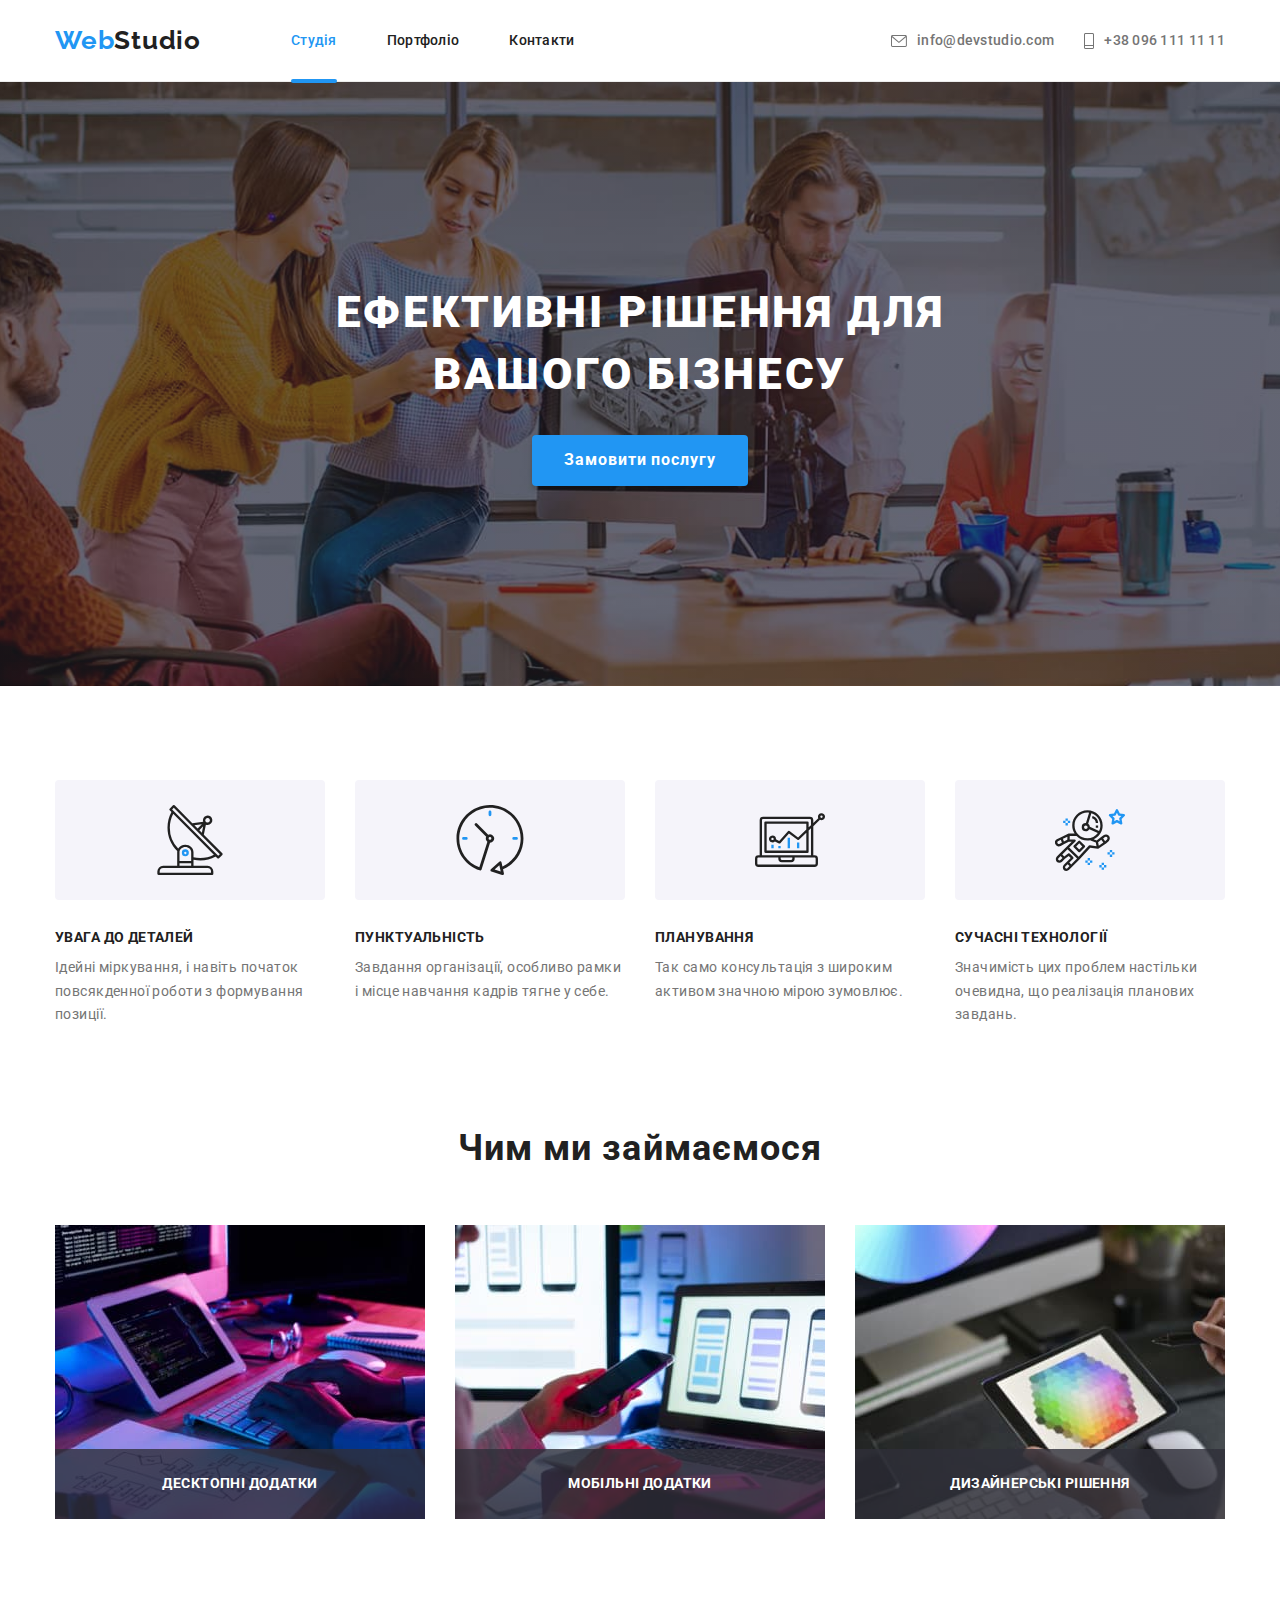
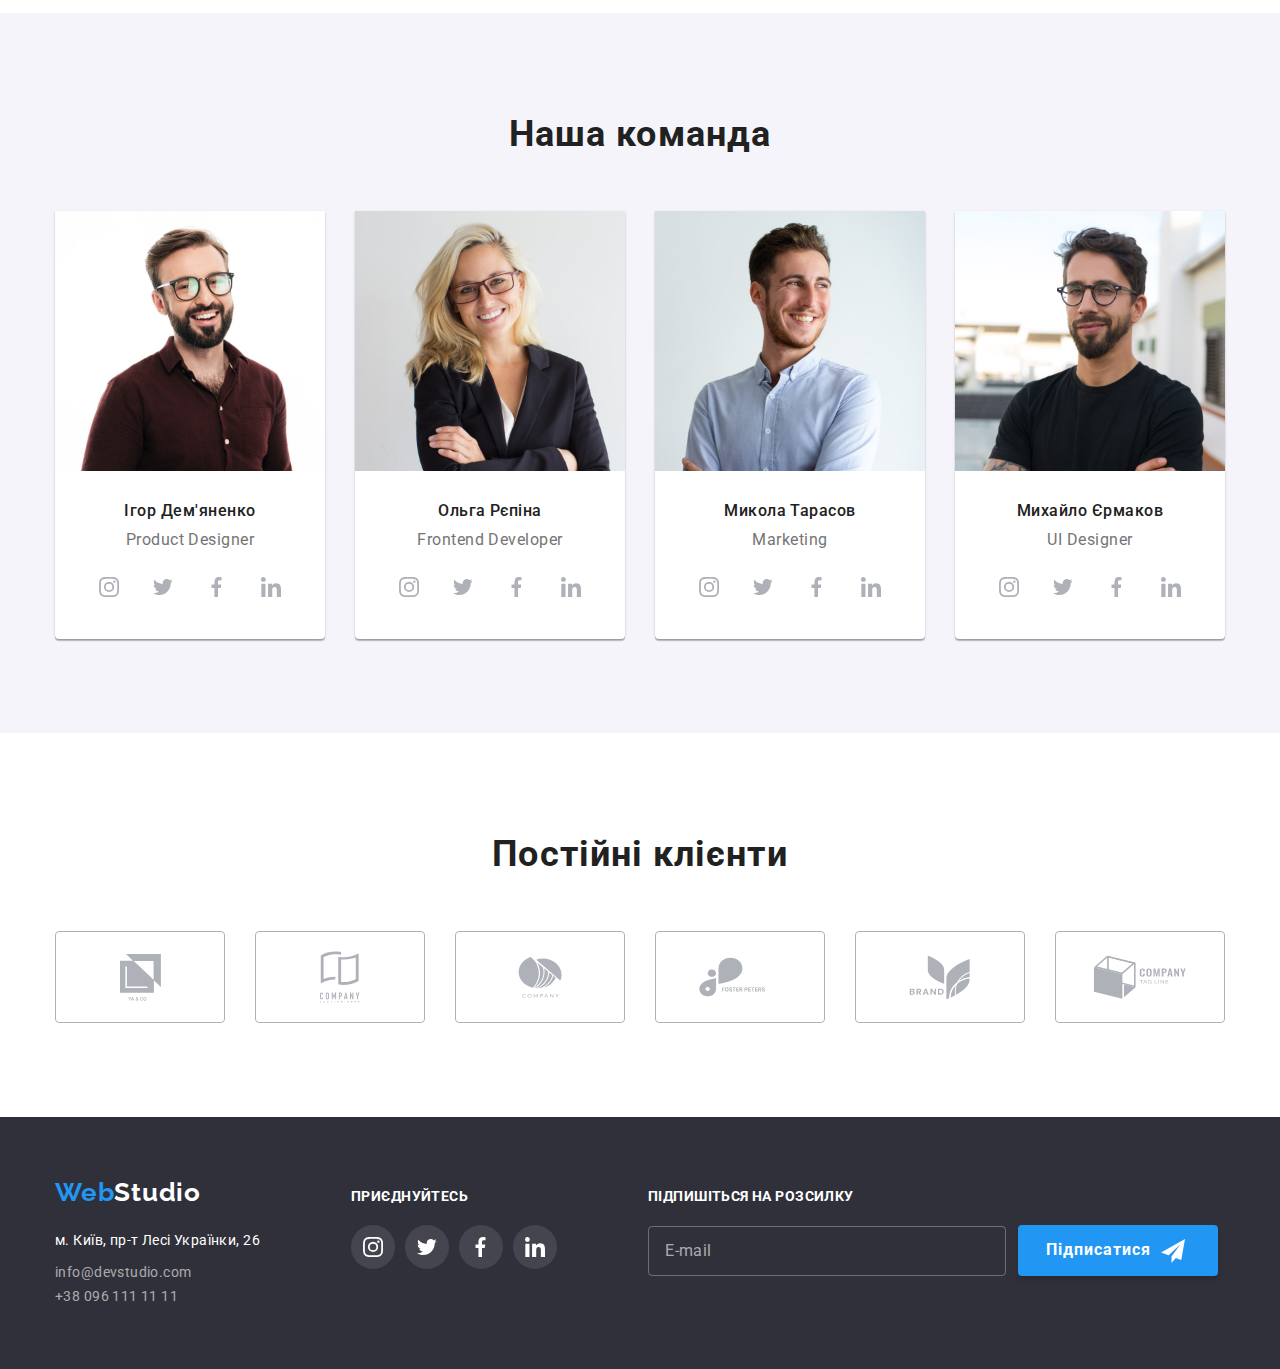
==== commit 6661942b: "Add naming block classes" ====
--- a/index.html
+++ b/index.html
@@ -25,13 +25,15 @@
             <li class="nav__item">
               <a class="nav__link nav__link--current" href="./index.html">Студія</a>
             </li>
-            <li class="nav__item"><a class="nav__link" href="./portfolio.html">Портфоліо</a></li>
+            <li class="nav__item">
+              <a class="nav__link" href="./portfolio.html">Портфоліо</a>
+            </li>
             <li class="nav__item"><a class="nav__link" href="">Контакти</a></li>
           </ul>
         </nav>
         <ul class="contacts__list">
           <li class="contacts__item">
-            <a href="mailto:info@devstudio.com" class="contacts__link">
+            <a class="contacts__link" href="mailto:info@devstudio.com">
               <svg class="contacts__icon" width="16" height="12">
                 <use href="./images/icons.svg#icon-mail"></use>
               </svg>
@@ -39,7 +41,7 @@
             >
           </li>
           <li class="contacts__item">
-            <a href="tel:+380961111111" class="contacts__link">
+            <a class="contacts__link" href="tel:+380961111111">
               <svg class="contacts__icon" width="10" height="16">
                 <use href="./images/icons.svg#icon-phone"></use>
               </svg>
@@ -49,7 +51,6 @@
         </ul>
       </div>
     </header>
-
     <main>
       <!--Шапка-->
       <section class="hero">
@@ -275,8 +276,8 @@
                 height="260"
               />
               <div class="team__worker">
-                <h3 class="team__worker-name">Михайло Єрмаков</h3>
-                <p class="description profession">UI Designer</p>
+                <h3 class="team__name">Михайло Єрмаков</h3>
+                <p class="team__profession">UI Designer</p>
                 <ul class="socials">
                   <li class="socials__item">
                     <a class="socials__link" href="#">
@@ -370,21 +371,22 @@
         <div>
           <a class="logo" href="./index.html">Web<span class="logo__light">Studio</span></a>
           <address class="address">
-            <ul class="address__list">
-              <li class="address__item">
+            <ul class="address-list">
+              <li class="address-item">
                 <a
-                  class="address__link address__link--street"
+                  class="address-link address-link-street"
                   href="https://goo.gl/maps/ZCksTwwwfhYWxnmJ6"
+                  class="street link"
                   target="_blank"
                   rel="noopener noreferrer"
                   >м. Київ, пр-т Лесі Українки, 26</a
                 >
               </li>
-              <li class="address__item">
-                <a class="address__link" href="mailto:info@devstudio.com">info@devstudio.com</a>
+              <li class="address-item">
+                <a class="address-link" href="mailto:info@devstudio.com">info@devstudio.com</a>
               </li>
-              <li class="address__item">
-                <a class="address__link" href="tel:+380961111111">+38 096 111 11 11</a>
+              <li class="item">
+                <a class="address-link" href="tel:+380961111111">+38 096 111 11 11</a>
               </li>
             </ul>
           </address>
--- a/css/slyles.css
+++ b/css/slyles.css
@@ -649,15 +649,15 @@
   margin-top: 20px;
 }
 
-.address__item {
+.address-item {
   margin-top: 9px;
 }
 
-.address__item:first-child {
+.address-item:first-child {
   margin-top: 0;
 }
 
-.address__link {
+.address-link {
   font-size: 14px;
   line-height: 1.7;
   font-style: normal;
@@ -667,12 +667,12 @@
   transition: color var(--time) var(--timing-function);
 }
 
-.address__link:hover,
-.address__link:focus {
+.address-link:hover,
+.address-link:focus {
   color: var(--accent-color);
 }
 
-.address__link--street {
+.address-link-street {
   color: var(--primary-white-color);
 }
 
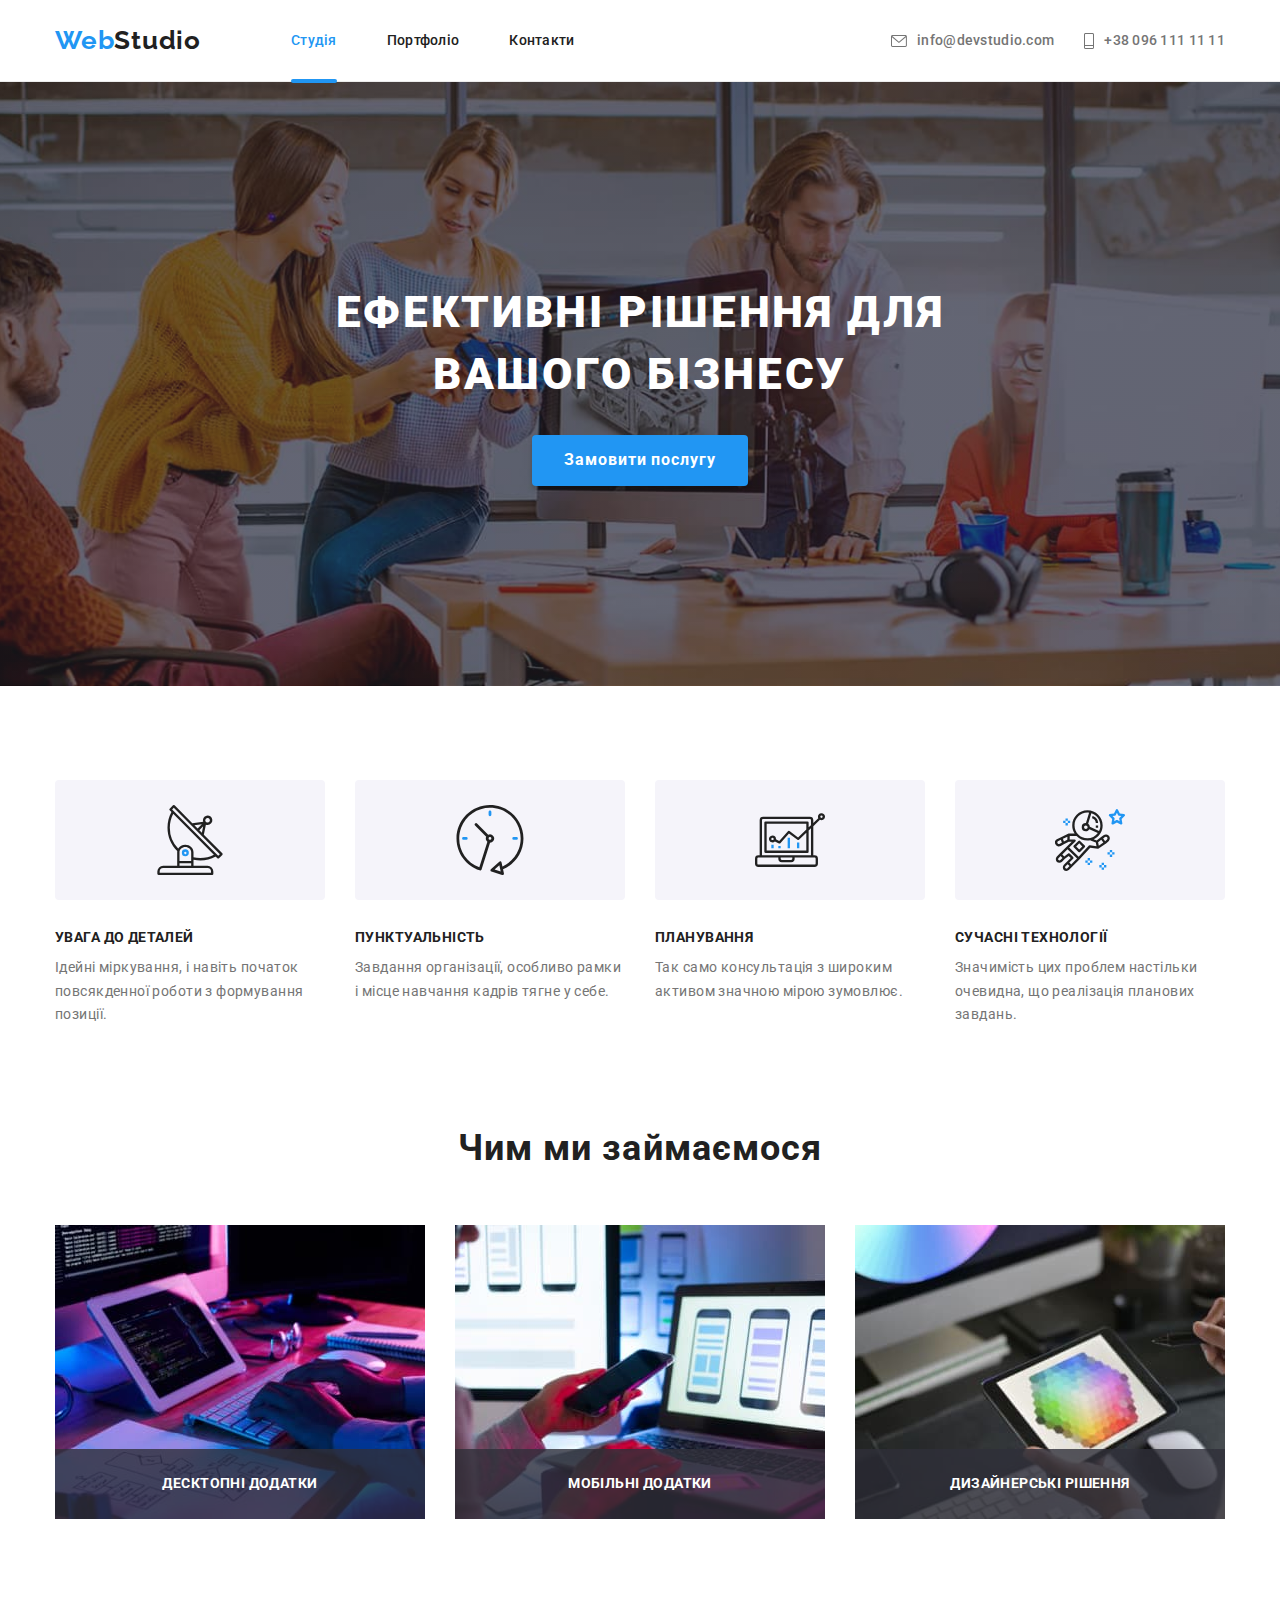
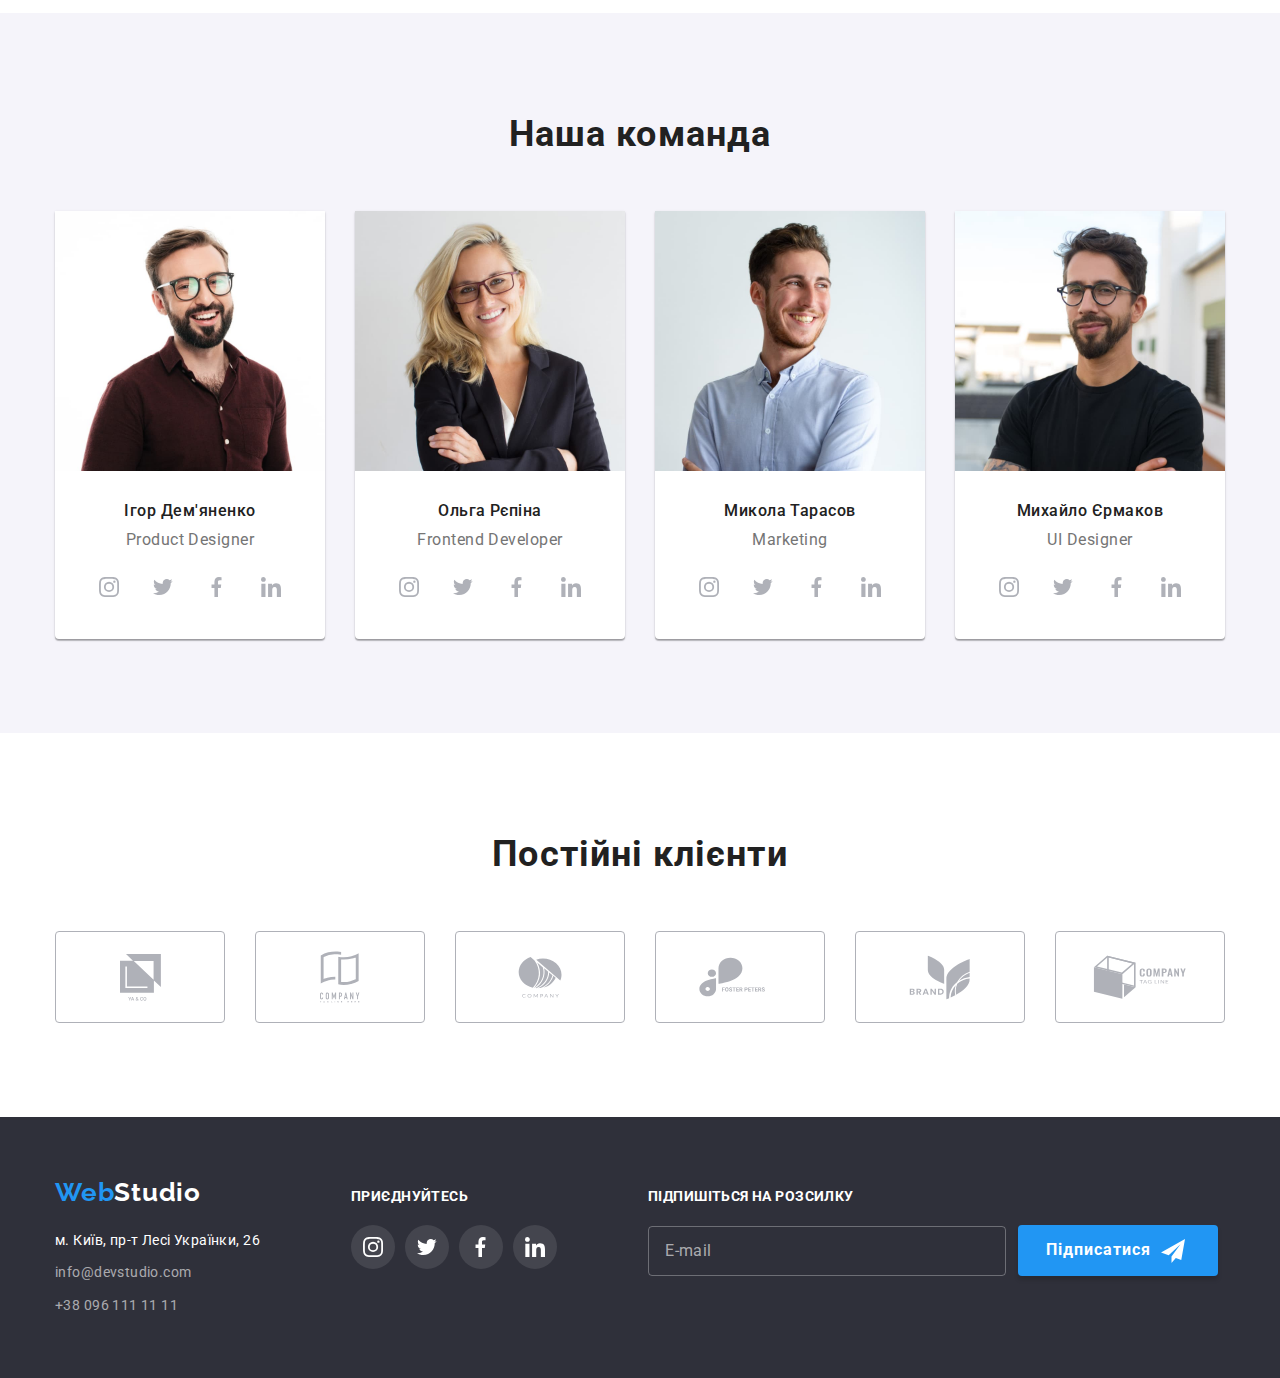
==== commit 268f82e9: "Add scss" ====
--- a/index.html
+++ b/index.html
@@ -13,7 +13,7 @@
       rel="stylesheet"
       href="https://cdnjs.cloudflare.com/ajax/libs/modern-normalize/1.1.0/modern-normalize.min.css"
     />
-    <link rel="stylesheet" href="./css/slyles.css" />
+    <link rel="stylesheet" href="./css/main.min.css" />
   </head>
   <body>
     <!--Верхня лінія-->
@@ -56,7 +56,7 @@
       <section class="hero">
         <div class="container">
           <h1 class="hero__title">Ефективні рішення для вашого бізнесу</h1>
-          <button class="hero__btn" type="button" data-modal-open>Замовити послугу</button>
+          <button class="btn-first" type="button" data-modal-open>Замовити послугу</button>
         </div>
       </section>
       <!--Особливості-->
@@ -385,7 +385,7 @@
               <li class="address-item">
                 <a class="address-link" href="mailto:info@devstudio.com">info@devstudio.com</a>
               </li>
-              <li class="item">
+              <li class="address-item">
                 <a class="address-link" href="tel:+380961111111">+38 096 111 11 11</a>
               </li>
             </ul>
--- a/css/main.min.css
+++ b/css/main.min.css
@@ -0,0 +1 @@
+:root{--primary-text-color: #757575;--title-text-color: #212121;--accent-color: #2196f3;--primary-white-color: #ffffff;--primary-bg-color: #2f303a;--section-bg-color: #f5f4fa;--section-bg2-color: #eeeeee;--footer-title-color: #ffffff99;--icon-color: #afb1b8;--bg-color-hero: #c4c4c4;--border-color: #ececec;--btn-color: #188ce8;--time: 250ms;--timing-function: cubic-bezier(0.4, 0, 0.2, 1)}.visually-hidden{position:absolute;width:1px;height:1px;margin:-1px;border:0;padding:0;white-space:nowrap;-webkit-clip-path:inset(100%);clip-path:inset(100%);clip:rect(0 0 0 0);overflow:hidden}body{background-color:var(--primary-white-color);color:var(--primary-text-color);font-family:Roboto,sans-serif}.section{padding:94px 0}ul,ol{list-style:none;padding:0;margin:0}a{text-decoration:none}img{display:block}h1,h2,h3,h4,h5,h6,p{margin:0}input,textarea{outline:rgba(0,0,0,0)}.container{width:1200px;padding:0 15px;margin:0 auto}.logo{color:var(--accent-color);font-family:Raleway,sans-serif;font-weight:700;font-size:26px;line-height:1.2;padding:25px 0;letter-spacing:.03em}.logo__dark{color:var(--title-text-color)}.logo__light{color:var(--primary-white-color)}.nav__list{display:-webkit-box;display:-ms-flexbox;display:flex;margin-left:90px;gap:50px}.nav__link{position:relative;display:block;padding:32px 0;color:var(--title-text-color);font-weight:500;font-size:14px;line-height:1.14;letter-spacing:.02em;-webkit-transition:color var(--time) var(--timing-function);transition:color var(--time) var(--timing-function)}.nav__link:hover,.nav__link:focus{color:var(--accent-color)}.nav__link--current{color:var(--accent-color)}.nav__link::after{content:"";position:absolute;bottom:-2px;left:0;display:block;width:100%;height:4px;background-color:var(--accent-color);border-radius:2px;opacity:0;-webkit-transition:opacity var(--time) var(--timing-function);transition:opacity var(--time) var(--timing-function)}.nav__link:hover::after,.nav__link:focus::after,.nav__link--current::after{opacity:1}.contacts__list{display:-webkit-box;display:-ms-flexbox;display:flex;margin-left:auto;font-weight:500;font-size:14px;line-height:1.14;letter-spacing:.02em}.contacts__item:not(:last-child){margin-right:30px}.contacts__link{display:-webkit-box;display:-ms-flexbox;display:flex;-webkit-box-pack:center;-ms-flex-pack:center;justify-content:center;-webkit-box-align:center;-ms-flex-align:center;align-items:center;gap:10px;padding:32px 0;color:var(--primary-text-color);-webkit-transition:color var(--time) var(--timing-function);transition:color var(--time) var(--timing-function)}.contacts__link:hover,.contacts__link:focus{color:var(--accent-color);fill:var(--accent-color)}.contacts__icon{fill:currentColor;-webkit-transition:fill var(--time) var(--timing-function);transition:fill var(--time) var(--timing-function)}.contacts__link:hover .contacts__icon,.contacts__link:focus .contacts__icon{fill:var(--accent-color)}.socials{display:-webkit-box;display:-ms-flexbox;display:flex;-ms-flex-wrap:wrap;flex-wrap:wrap;-webkit-box-align:center;-ms-flex-align:center;align-items:center;-webkit-box-pack:center;-ms-flex-pack:center;justify-content:center;gap:10px;margin-top:16px}.socials__item{width:44px;height:44px}.socials__link{display:-webkit-box;display:-ms-flexbox;display:flex;-webkit-box-align:center;-ms-flex-align:center;align-items:center;-webkit-box-pack:center;-ms-flex-pack:center;justify-content:center;width:100%;height:100%;color:var(--icon-color);border-radius:50%;-webkit-transition:background-color var(--time) var(--timing-function),color var(--time) var(--timing-function);transition:background-color var(--time) var(--timing-function),color var(--time) var(--timing-function)}.socials__link:hover,.socials__link:focus{color:var(--primary-white-color);background-color:var(--accent-color)}.socials__link--secondary{background-color:rgba(255,255,255,.1);color:var(--primary-white-color)}.socials__icon{fill:currentColor}.btn-first{color:var(--primary-white-color);background-color:var(--accent-color);font-weight:700;font-size:16px;line-height:1.9;border:none;letter-spacing:.06em;border-radius:4px;padding:10px 32px;margin-top:30px;-webkit-box-shadow:0px 4px 4px rgba(0,0,0,.15);box-shadow:0px 4px 4px rgba(0,0,0,.15);cursor:pointer;-webkit-transition:background-color var(--time) var(--timing-function);transition:background-color var(--time) var(--timing-function)}.btn-first:hover,.btn-first:focus{background-color:var(--btn-color)}.btn{padding:6px 22px;color:var(--title-text-color);background-color:var(--section-bg-color);font-family:inherit;font-weight:500;font-size:16px;line-height:1.6;letter-spacing:.03em;text-decoration:none;border:none;cursor:pointer;border-radius:4px;text-align:center;-webkit-transition:color var(--time) var(--timing-function),background-color var(--time) var(--timing-function),-webkit-box-shadow var(--time) var(--timing-function);transition:color var(--time) var(--timing-function),background-color var(--time) var(--timing-function),-webkit-box-shadow var(--time) var(--timing-function);transition:color var(--time) var(--timing-function),background-color var(--time) var(--timing-function),box-shadow var(--time) var(--timing-function);transition:color var(--time) var(--timing-function),background-color var(--time) var(--timing-function),box-shadow var(--time) var(--timing-function),-webkit-box-shadow var(--time) var(--timing-function)}.btn:hover,.btn:focus{color:var(--primary-white-color);background-color:var(--accent-color);-webkit-box-shadow:0px 3px 1px rgba(0,0,0,.1),0px 1px 2px rgba(0,0,0,.08),0px 2px 2px rgba(0,0,0,.12);box-shadow:0px 3px 1px rgba(0,0,0,.1),0px 1px 2px rgba(0,0,0,.08),0px 2px 2px rgba(0,0,0,.12)}.btn.primary.current{color:var(--primary-white-color);background-color:var(--accent-color);border-radius:4px;padding:6px 25px}.backdrop{position:fixed;top:0;left:0;width:100%;height:100%;background-color:rgba(0,0,0,.2);z-index:10;opacity:1;pointer-events:initial;visibility:visible}.backdrop.is-hidden{opacity:0;pointer-events:none;visibility:hidden}.modal{position:absolute;top:50%;left:50%;-webkit-transform:translate(-50%, -50%) scale(1);transform:translate(-50%, -50%) scale(1);width:528px;min-height:581px;padding:40px 40px;background-color:var(--primary-white-color);-webkit-box-shadow:0px 1px 3px rgba(0,0,0,.12),0px 1px 1px rgba(0,0,0,.14),0px 2px 1px rgba(0,0,0,.2);box-shadow:0px 1px 3px rgba(0,0,0,.12),0px 1px 1px rgba(0,0,0,.14),0px 2px 1px rgba(0,0,0,.2);border-radius:4px;opacity:1;-webkit-transition:-webkit-transform var(--time) var(--timing-function);transition:-webkit-transform var(--time) var(--timing-function);transition:transform var(--time) var(--timing-function);transition:transform var(--time) var(--timing-function), -webkit-transform var(--time) var(--timing-function)}.backdrop.is-hidden .modal{opacity:0;-webkit-transform:translate(-50%, -50%) scale(0, 5);transform:translate(-50%, -50%) scale(0, 5)}.modal-btn{position:absolute;top:10px;right:10px;width:30px;height:30px;cursor:pointer;border-radius:50%;background-color:var(--primary-white-color);border:1px solid var(--border-color);-webkit-transition:fill var(--time) var(--timing-function);transition:fill var(--time) var(--timing-function)}.modal-btn:hover{fill:var(--accent-color)}.form-title{display:block;margin-bottom:12px;font-size:20px;line-height:1.15;text-align:center;letter-spacing:.03em;color:var(--title-text-color)}.form-group{margin-bottom:20px}.form-field{position:relative;display:block}.form-field:not(:last-child){margin-bottom:10px}.form-label{display:block;margin-bottom:4px;font-weight:400;font-size:12px;line-height:1.15;letter-spacing:.01em;color:var(--primary-text-color)}.form-input{width:100%;height:40px;padding-left:42px;padding-right:42px;border:1px solid rgba(33,33,33,.2);border-radius:4px;cursor:pointer;-webkit-transition:border var(--time) var(--timing-function);transition:border var(--time) var(--timing-function)}.form-icon{-webkit-transition:fill var(--time) var(--timing-function);transition:fill var(--time) var(--timing-function)}.form-input:focus,.form-message:focus{border:1px solid var(--accent-color)}.form-input:focus+.form-icon{fill:var(--accent-color)}.form-icon{position:absolute;bottom:11px;left:12px}.form-message{width:100%;height:120px;padding:12px 16px;font-size:12px;line-height:1.2;letter-spacing:.01em;border:1px solid rgba(33,33,33,.2);border-radius:4px;resize:none;-webkit-transition:border var(--time) var(--timing-function);transition:border var(--time) var(--timing-function)}.form-message::-webkit-input-placeholder{font-size:12px;line-height:1.2;letter-spacing:.01em;color:rgba(117,117,117,.5)}.form-message::-moz-placeholder{font-size:12px;line-height:1.2;letter-spacing:.01em;color:rgba(117,117,117,.5)}.form-message:-ms-input-placeholder{font-size:12px;line-height:1.2;letter-spacing:.01em;color:rgba(117,117,117,.5)}.form-message::-ms-input-placeholder{font-size:12px;line-height:1.2;letter-spacing:.01em;color:rgba(117,117,117,.5)}.form-message::placeholder{font-size:12px;line-height:1.2;letter-spacing:.01em;color:rgba(117,117,117,.5)}.form-agreement{display:-webkit-box;display:-ms-flexbox;display:flex;-webkit-box-align:center;-ms-flex-align:center;align-items:center;-webkit-box-pack:center;-ms-flex-pack:center;justify-content:center;gap:7px;margin-bottom:30px}.form-agreement-text{display:block;text-align:center;font-size:14px;line-height:1.7;letter-spacing:.03em;color:var(--primary-text-color);-webkit-user-select:none;-moz-user-select:none;-ms-user-select:none;user-select:none}.form-agreement-link{font-size:14px;line-height:1.7;letter-spacing:.03em;color:var(--accent-color);text-decoration:underline;text-underline-position:under}.form-checkbox{position:absolute;opacity:0;-webkit-transform:scale(0);transform:scale(0)}.form-icon-unchecked{-webkit-transition:opacity var(--time) var(--timing-function);transition:opacity var(--time) var(--timing-function)}.form-checkbox:checked+.form-checkbox-icon .form-icon-unchecked{opacity:0}.form-icon-checked{opacity:0;-webkit-transition:opacity var(--time) var(--timing-function);transition:opacity var(--time) var(--timing-function)}.form-checkbox:checked+.form-checkbox-icon .form-icon-checked{opacity:1}.form-btn{display:block;min-width:200px;margin-left:auto;margin-right:auto;padding:10px 52px;font-weight:700;font-size:16px;line-height:1.9;letter-spacing:.06em;color:var(--primary-white-color);background:#188ce8;-webkit-box-shadow:0px 4px 4px rgba(0,0,0,.15);box-shadow:0px 4px 4px rgba(0,0,0,.15);border-radius:4px;border:none;cursor:pointer}.mailing-form{display:-webkit-box;display:-ms-flexbox;display:flex;-webkit-box-align:center;-ms-flex-align:center;align-items:center}.mailing-field{margin-right:12px}.mailing-input{width:358px;height:50px;padding-left:16px;padding-right:16px;border:1px solid rgba(255,255,255,.3);border-radius:4px;background-color:rgba(0,0,0,0)}.mailing-input::-webkit-input-placeholder{font-size:16px;line-height:1.25;letter-spacing:.03em;color:rgba(255,255,255,.6)}.mailing-input::-moz-placeholder{font-size:16px;line-height:1.25;letter-spacing:.03em;color:rgba(255,255,255,.6)}.mailing-input:-ms-input-placeholder{font-size:16px;line-height:1.25;letter-spacing:.03em;color:rgba(255,255,255,.6)}.mailing-input::-ms-input-placeholder{font-size:16px;line-height:1.25;letter-spacing:.03em;color:rgba(255,255,255,.6)}.mailing-input::placeholder{font-size:16px;line-height:1.25;letter-spacing:.03em;color:rgba(255,255,255,.6)}.mailing-icon{margin-left:10px}.mailing-btn{display:-webkit-inline-box;display:-ms-inline-flexbox;display:inline-flex;-webkit-box-align:center;-ms-flex-align:center;align-items:center;min-width:200px;padding:10px 28px;font-weight:700;font-size:16px;line-height:1.9;letter-spacing:.06em;background-color:var(--accent-color);color:var(--primary-white-color);-webkit-box-shadow:0px 4px 4px rgba(0,0,0,.15);box-shadow:0px 4px 4px rgba(0,0,0,.15);border-radius:4px;border:none;cursor:pointer}.header{border-bottom:1px solid var(--border-color)}.header__container{display:-webkit-box;display:-ms-flexbox;display:flex;-webkit-box-align:center;-ms-flex-align:center;align-items:center}.hero{max-width:1600px;margin-left:auto;margin-right:auto;text-align:center;background-color:var(--bg-color-hero);padding:200px 0;background-image:-webkit-gradient(linear, left top, right top, from(rgba(47, 48, 58, 0.4)), to(rgba(47, 48, 58, 0.4))),url(../images/hero.jpg);background-image:linear-gradient(to right, rgba(47, 48, 58, 0.4), rgba(47, 48, 58, 0.4)),url(../images/hero.jpg);background-repeat:no-repeat;background-position:center;background-size:cover}.hero__title{width:696px;margin:auto;color:var(--primary-white-color);font-weight:900;font-size:44px;line-height:1.4;letter-spacing:.06em;text-transform:uppercase}.feature__list{display:-webkit-box;display:-ms-flexbox;display:flex;-ms-flex-wrap:wrap;flex-wrap:wrap;gap:30px}.feature__item{width:270px}.feature__thumb{display:-webkit-box;display:-ms-flexbox;display:flex;-webkit-box-pack:center;-ms-flex-pack:center;justify-content:center;-webkit-box-align:center;-ms-flex-align:center;align-items:center;width:270px;height:120px;background-color:var(--section-bg-color);margin-bottom:30px;border-radius:4px}.feature__title{margin-bottom:10px;color:var(--title-text-color);font-weight:700;font-size:14px;line-height:1.14;letter-spacing:.03em}.feature__text{font-weight:400;font-size:14px;line-height:1.7;letter-spacing:.03em}.work{padding-top:0}.work__title{margin-bottom:50px;color:var(--title-text-color);font-weight:700;font-size:36px;line-height:1.5;text-align:center;letter-spacing:.03em}.work__list{display:-webkit-box;display:-ms-flexbox;display:flex;gap:30px}.work__item{position:relative}.work__adds{position:absolute;left:0;bottom:0;width:100%;height:70px;display:-webkit-box;display:-ms-flexbox;display:flex;-webkit-box-pack:center;-ms-flex-pack:center;justify-content:center;-webkit-box-align:center;-ms-flex-align:center;align-items:center;background-color:rgba(47,48,58,.8)}.work__adds-title{font-size:14px;line-height:1.14;letter-spacing:.03em;text-transform:uppercase;color:var(--primary-white-color)}.team{background-color:var(--section-bg-color)}.team__title{margin-bottom:50px;color:var(--title-text-color);font-weight:700;font-size:36px;line-height:1.5;text-align:center;letter-spacing:.03em}.team__list{display:-webkit-box;display:-ms-flexbox;display:flex;gap:30px}.team__item{-webkit-box-shadow:0px 1px 3px rgba(0,0,0,.12),0px 1px 1px rgba(0,0,0,.14),0px 2px 1px rgba(0,0,0,.2);box-shadow:0px 1px 3px rgba(0,0,0,.12),0px 1px 1px rgba(0,0,0,.14),0px 2px 1px rgba(0,0,0,.2);border-radius:0px 0px 4px 4px;background-color:var(--primary-white-color)}.team__worker{text-align:center;padding:30px 0}.team__name{margin-bottom:10px;color:var(--title-text-color);font-weight:500;font-size:16px;line-height:1.2;letter-spacing:.03em}.team__profession{font-weight:400;font-size:16px;line-height:1.2;letter-spacing:.03em}.clients__title{margin-bottom:50px;color:var(--title-text-color);font-weight:700;font-size:36px;line-height:1.5;text-align:center;letter-spacing:.03em}.clients__list{display:-webkit-box;display:-ms-flexbox;display:flex;gap:30px}.clients__link{width:170px;height:92px;display:-webkit-box;display:-ms-flexbox;display:flex;-webkit-box-pack:center;-ms-flex-pack:center;justify-content:center;-webkit-box-align:center;-ms-flex-align:center;align-items:center;border:1px solid var(--icon-color);border-radius:4px;-webkit-transition:border var(--time) var(--timing-function);transition:border var(--time) var(--timing-function)}.clients__link:hover,.clients__link:focus{border:1px solid var(--accent-color)}.clients__icon{fill:var(--icon-color);-webkit-transition:fill var(--time) var(--timing-function);transition:fill var(--time) var(--timing-function)}.clients__link:hover .clients__icon,.clients__link:focus .clients__icon{fill:var(--accent-color)}.portfolio{display:-webkit-box;display:-ms-flexbox;display:flex;-ms-flex-wrap:wrap;flex-wrap:wrap;-webkit-box-pack:center;-ms-flex-pack:center;justify-content:center;margin-bottom:50px;gap:8px}.projects{display:-webkit-box;display:-ms-flexbox;display:flex;-ms-flex-wrap:wrap;flex-wrap:wrap;gap:30px}.project .link{display:block;-webkit-transition:-webkit-box-shadow var(--time) var(--timing-function);transition:-webkit-box-shadow var(--time) var(--timing-function);transition:box-shadow var(--time) var(--timing-function);transition:box-shadow var(--time) var(--timing-function), -webkit-box-shadow var(--time) var(--timing-function)}.project .link:hover{-webkit-box-shadow:0px 1px 1px rgba(0,0,0,.12),0px 4px 4px rgba(0,0,0,.06),1px 4px 6px rgba(0,0,0,.16);box-shadow:0px 1px 1px rgba(0,0,0,.12),0px 4px 4px rgba(0,0,0,.06),1px 4px 6px rgba(0,0,0,.16)}.project .title{color:var(--title-text-color);font-weight:700;font-size:18px;line-height:2;margin-bottom:4px;letter-spacing:.06em}.filter{color:var(--primary-text-color);font-weight:400;font-size:16px;line-height:1.9;letter-spacing:.03em}.prj-name{border:1px solid var(--section-bg2-color);border-top:none;padding:20px 24px}.overlay{position:relative;overflow:hidden}.overlay-description>p{font-size:18px;line-height:1.5;letter-spacing:.03em;color:var(--primary-white-color);padding:63px 24px}.overlay-description{position:absolute;top:0;left:0;width:100%;height:100%;background-color:rgba(33,150,243,.9);-webkit-transform:translateY(100%);transform:translateY(100%);-webkit-transition:-webkit-transform var(--time) var(--timing-function);transition:-webkit-transform var(--time) var(--timing-function);transition:transform var(--time) var(--timing-function);transition:transform var(--time) var(--timing-function), -webkit-transform var(--time) var(--timing-function)}.project .link:hover .overlay-description{-webkit-transform:translateY(0);transform:translateY(0)}.footer{background-color:var(--primary-bg-color);padding-top:60px;padding-bottom:60px}.footer-container{display:-webkit-box;display:-ms-flexbox;display:flex;-webkit-box-align:baseline;-ms-flex-align:baseline;align-items:baseline;gap:91px}.footer-title{font-size:14px;line-height:1.14;letter-spacing:.03em;text-transform:uppercase;color:var(--primary-white-color);margin-bottom:20px}.address{margin-top:20px}.address-item:not(:first-child){margin-top:9px}.address-link{font-size:14px;line-height:1.7;font-style:normal;letter-spacing:.03em;color:var(--footer-title-color);-webkit-transition:color var(--time) var(--timing-function);transition:color var(--time) var(--timing-function)}.address-link:hover,.address-link:focus{color:var(--accent-color)}.address-link-street{color:var(--primary-white-color)}/*# sourceMappingURL=main.min.css.map */